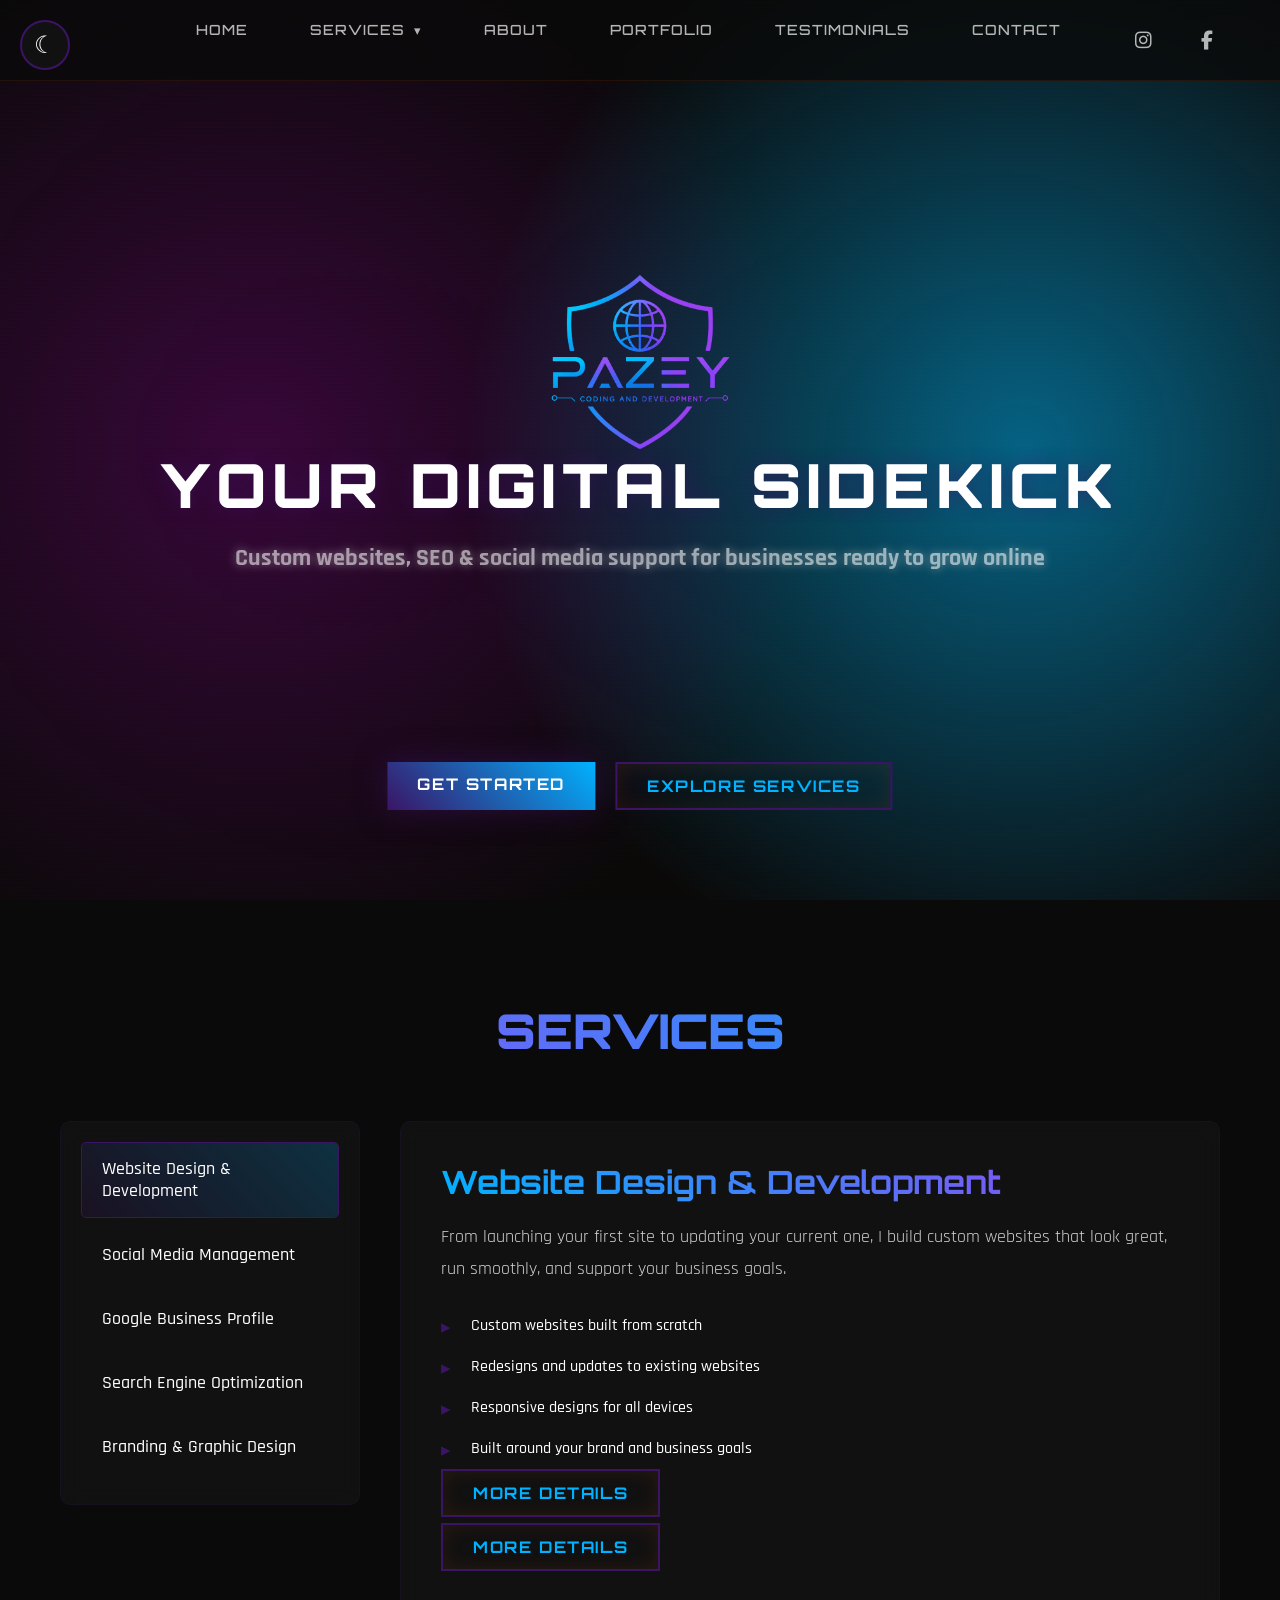
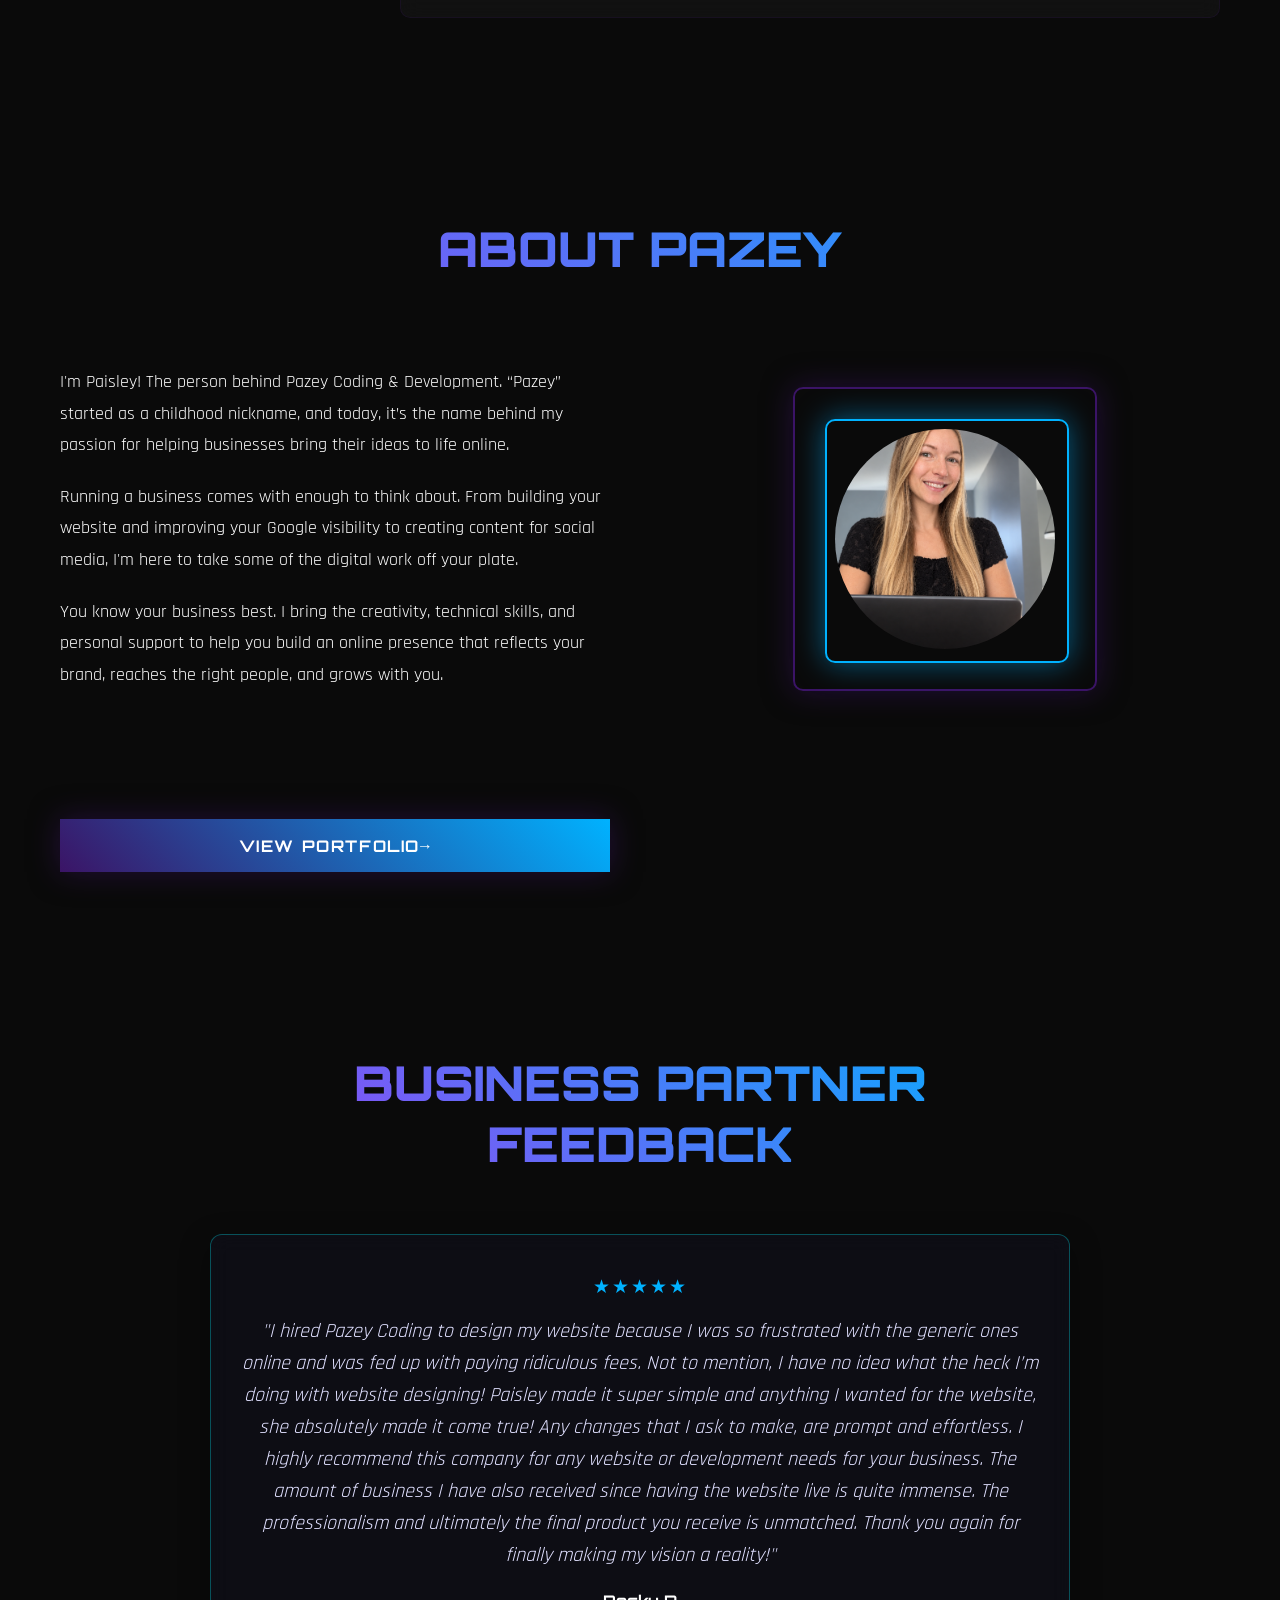
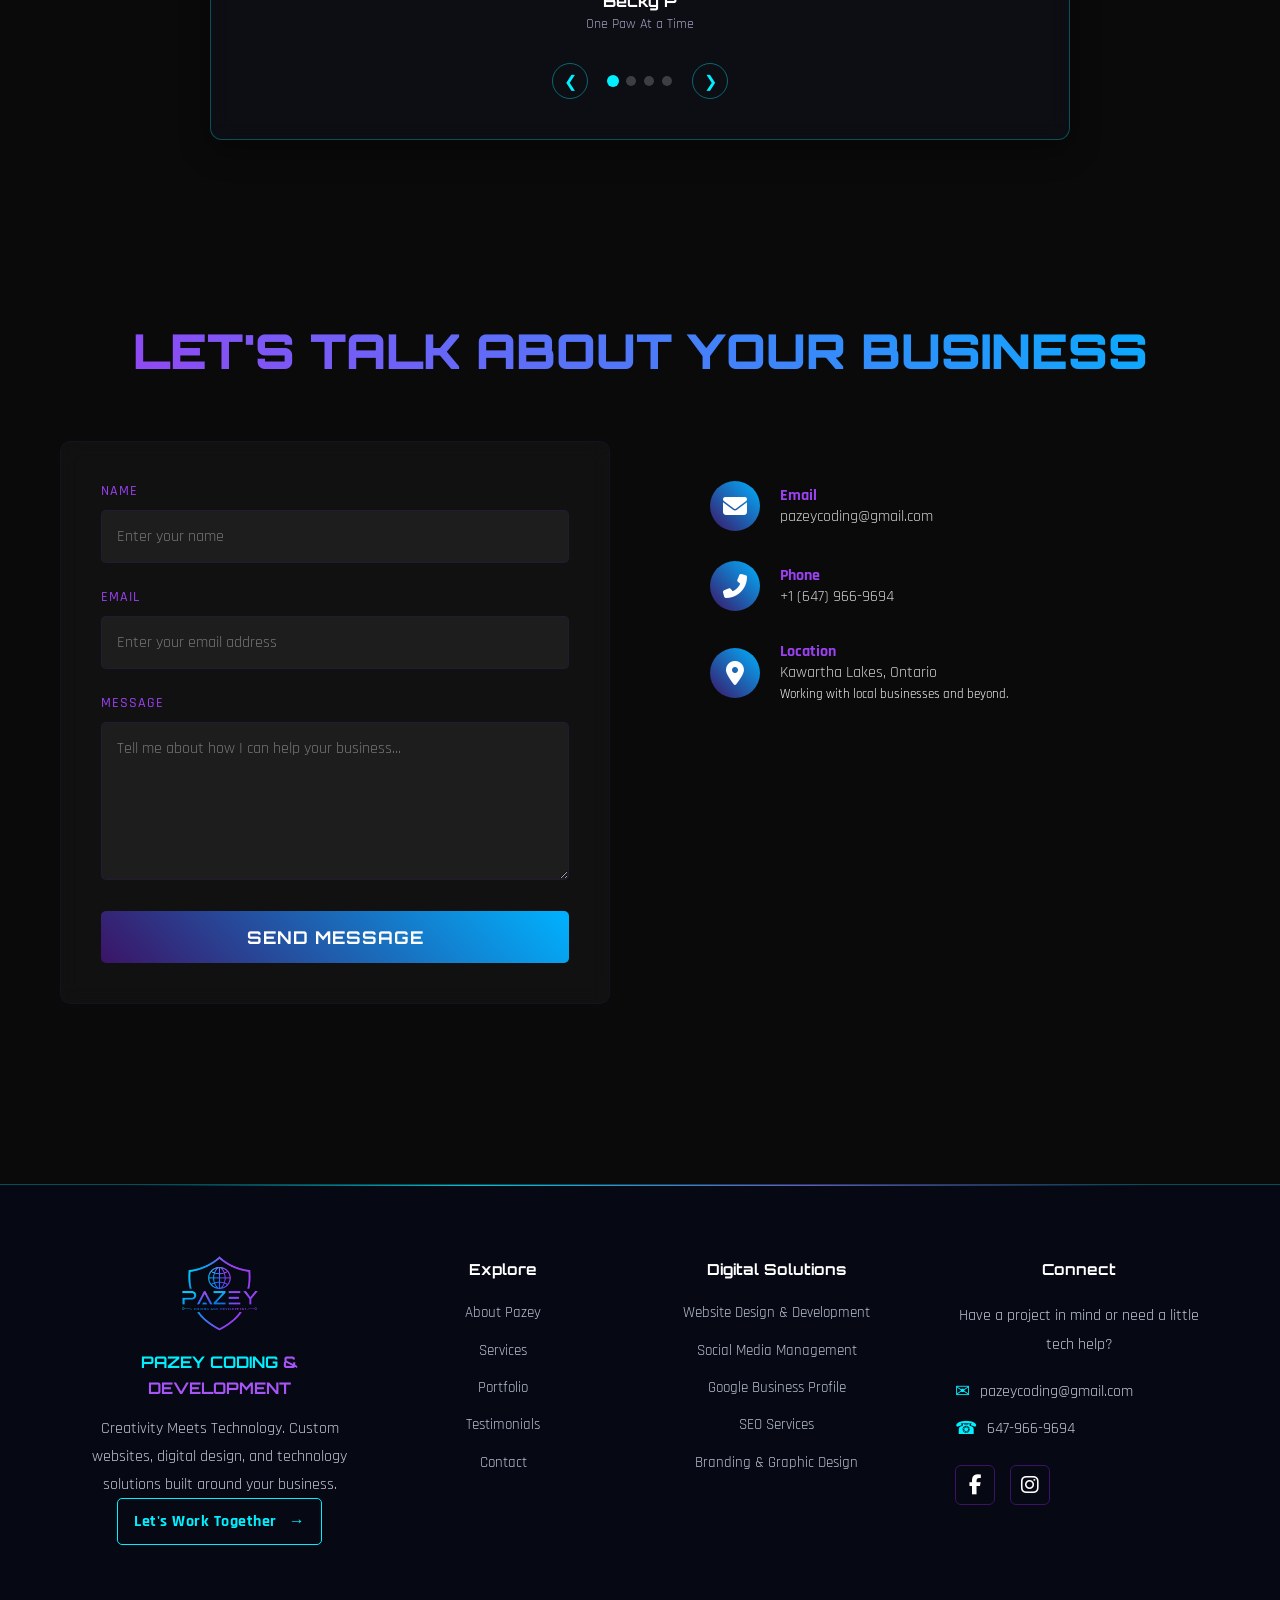
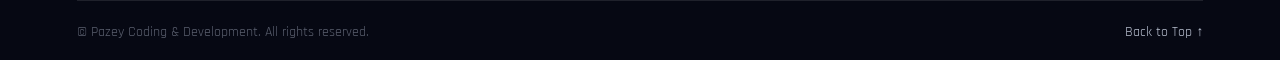
==== index.html @ 33790d08 "Add files via upload" ====
<!DOCTYPE html>
<html lang="en">
<head>
    <meta charset="UTF-8">
    <meta name="viewport" content="width=device-width, initial-scale=1.0">
    <title>Pazey Coding & Development | Websites, SEO & Social Media</title>

<meta name="description" content="Pazey Coding & Development helps small businesses in Lindsay, Kawartha Lakes and surrounding areas grow online with custom websites, SEO, Google Business Profile optimization, social media management and branding.">

<meta name="keywords" content="web design Lindsay Ontario, website development Kawartha Lakes, SEO services Lindsay, social media management Kawartha Lakes, Google Business Profile optimization, small business web design, branding and graphic design">

<meta name="author" content="Pazey Coding & Development">

<meta name="robots" content="index, follow">

<link rel="canonical" href="https://pazeycoding.com/">

<meta property="og:type" content="website">
<meta property="og:title" content="Pazey Coding & Development | Creativity Meets Technology">
<meta property="og:description" content="Custom websites, SEO, social media management and branding to help your business stand out online. Proudly supporting businesses in Lindsay, Kawartha Lakes and surrounding areas.">
<meta property="og:url" content="https://pazeycoding.com/">
<meta property="og:image" content="https://pazeycoding.com/pazey-coding-logo.PNG">
<meta property="og:site_name" content="Pazey Coding & Development">
<meta name="twitter:card" content="summary_large_image">


    <link href="https://fonts.googleapis.com/css2?family=Orbitron:wght@400;700;900&family=Rajdhani:wght@300;400;500;700&display=swap" rel="stylesheet">
    <link href="pazey.css" rel="stylesheet">
    <link rel="stylesheet"
      href="https://cdnjs.cloudflare.com/ajax/libs/font-awesome/6.7.2/css/all.min.css">

</head>
<body>
    <!-- Animated Grid Background -->
    <div class="grid-bg"></div>
    <div class="gradient-overlay"></div>
    <div class="scanlines"></div>



    <!-- Floating Particles -->
    <div id="particles"></div>

    <!-- Navigation -->
    <nav id="navbar">
        <div class="nav-container">
            <a href="#home" class="logo-link">
                <svg class="logo-svg" viewBox="0 0 40 40" xmlns="http://www.w3.org/2000/svg">
                    <defs>
                 
                </svg>
                <button id="themeToggle" class="theme-toggle" type="button">
    <span id="themeIcon">☾</span>
</button>
            </a>
     <ul class="nav-links" id="navLinks">
    <li><a href="index.html" class="nav-link">Home</a></li>
    
    <li class="dropdown">
        <a href="#services" class="nav-link dropdown-toggle">Services <span class="arrow">▾</span></a>
        <ul class="dropdown-menu">
            <li><a href="webdevelopmentservice.html" class="dropdown-item">Website Design & Development</a></li>
             <li><a href="socialmediamanagement.html" class="dropdown-item">Social Media Management</a></li>
             <li><a href="googlebusinessprofile.html" class="dropdown-item">Google Business Profile</a></li>
             <li><a href="seo.html" class="dropdown-item">Search Engine Optimization</a></li>
             <li><a href="brandgraphicdesign.html" class="dropdown-item">Branding & Graphic Design</a></li>
           
           
        </ul>
    </li>

    <li><a href="#about" class="nav-link">About</a></li>
    <li><a href="pazey-portfolio.html" class="nav-link">Portfolio</a></li>
    <li><a href="#testimonials" class="nav-link">Testimonials</a></li>
       <li><a href="#contact" class="nav-link">Contact</a></li>

    <!-- Social Media Icons -->
    <li class="social-icons">
        <a href="https://www.instagram.com/pazey.coding?cplk=MXRjMmFpZzNqYncyaA%3D%3D&utm_source=qr"
           target="_blank"
           rel="noopener noreferrer"
           aria-label="Instagram">
            <i class="fab fa-instagram"></i>
        </a>

        <a href="https://www.facebook.com/share/1HNNLjMgZ5/?mibextid=wwXIfr"
           target="_blank"
           rel="noopener noreferrer"
           aria-label="Facebook">
            <i class="fab fa-facebook-f"></i>
        </a>
    </li>
</ul>
            <div class="menu-toggle" id="menuToggle">
                <span></span>
                <span></span>
                <span></span>
            </div>
        </div>
    </nav>

    <!-- Hero Section -->
     


<!-- Hero Section -->
<section class="hero" id="home">
    <div class="hero-content">

        <img src="pazey-coding-logo.PNG"
             alt="Pazey Coding Logo"
             style="width: 200px; height: 200px; display: block; margin: -100px auto 0; transform: translateY(-10px);">

        <div class="text-rotator">

            <div class="text-set active">
                <h1 class="glitch-text">YOUR DIGITAL SIDEKICK</h1>
                <p class="subtitle">Custom websites, SEO & social media support for businesses ready to grow online</p>
            </div>

            <div class="text-set">
                <h1 class="glitch-text">CREATIVITY & TECH</h1>
                <p class="subtitle">The Right Combination To Take Your Business Further</p>
            </div>

            <div class="text-set">
                <h1 class="glitch-text">BUILT TO STAND OUT</h1>
                <p class="subtitle">Branding That Makes Your Business Impossible To Overlook</p>
            </div>

        </div>
    </div>

    <div class="cta-container">
        <a href="#contact" class="cta-button cta-primary">Get Started</a>
        <a href="#services" class="cta-button cta-secondary">Explore Services</a>
    </div>
</section>


    <!-- Features Section with Tabs -->
    <section class="features" id="services">
        <h2 class="section-title">Services</h2>
        <div class="features-container">
            <div class="feature-tabs">
                <div class="tab-item active" data-tab="website">
                   
                    <span>Website Design & Development</span>
                </div>
                <div class="tab-item" data-tab="social-media">
                   
                    <span>Social Media Management</span>
                </div>
                <div class="tab-item" data-tab="google">
                    
                    <span>Google Business Profile</span>
                </div>

                  <div class="tab-item" data-tab="seo">
                    
                    <span>Search Engine Optimization</span>
                </div>

                <div class="tab-item" data-tab="branding">
                 
                    <span>Branding & Graphic Design</span>
                </div>
            
            </div>

<div class="feature-content">

    <!-- Website Design & Development -->
    <div class="content-panel active" id="website">
        <h3>Website Design & Development</h3>

        <p>From launching your first site to updating your current one, I build custom websites that look great, run smoothly, and support your business goals.</p>

        <ul class="feature-list">
            <li>Custom websites built from scratch</li>
            <li>Redesigns and updates to existing websites</li>
            <li>Responsive designs for all devices</li>
            <li>Built around your brand and business goals</li>
        </ul>

        <a href="webdevelopmentservice.html" class="cta-button cta-secondary">More Details</a>
    </div>

    <!-- Social Media Management -->
    <div class="content-panel" id="social-media">
        <h3>Social Media Management</h3>

        <p>I help keep your social media active, engaging, and aligned with your brand through thoughtful content creation and consistent management.</p>

        <ul class="feature-list">
            <li>Content creation and scheduling</li>
            <li>Management of multiple social media accounts</li>
            <li>Content tailored to your brand and audience</li>
            <li>Monthly reporting and strategy alignment</li>
        </ul>

        <a href="socialmediamanagement.html" class="cta-button cta-secondary">More Details</a>
    </div>

    <!-- Search Engine Optimization -->
  
<div class="content-panel" id="seo">
    <h3>Search Engine Optimization (SEO)</h3>

    <p>
        Help the right customers find your business online. From improving
        your website's SEO to strengthening your Google Business Profile
        and local online presence, I identify opportunities to improve
        visibility, communicate what you offer, and make it easier for
        potential customers to connect with your business.
    </p>

    <ul class="feature-list">
        <li>Website SEO reviews and on-page improvements</li>
        <li>Keyword research and relevant search terms</li>
        <li>Page titles, meta descriptions, and content optimization</li>
        <li>Image alt text and internal linking</li>
        <li>Basic technical SEO, mobile usability, and indexing checks</li>
        <li>Google Business Profile optimization</li>
        <li>Local listings and online presence assessments</li>
    </ul>
</div>


        <a href="seo.html" class="cta-button cta-secondary">More Details</a>
    </div>

    <!-- Google Business Profile -->
    <div class="content-panel" id="google">
        <h3>Google Business Profile</h3>

        <p>Make it easier for local customers to discover your business on Google Search and Maps with a well-optimized Google Business Profile.</p>

        <ul class="feature-list">
            <li>Google Business Profile setup and optimization</li>
            <li>Business information and service updates</li>
            <li>Service descriptions and local keyword targeting</li>
            <li>Improved local search visibility</li>
        </ul>

        <a href="googlebusinessprofile.html" class="cta-button cta-secondary">More Details</a>
    </div>

    <!-- Branding & Graphic Design -->
    <div class="content-panel" id="branding">
        <h3>Branding & Graphic Design</h3>

        <p>I create professional, cohesive visuals that help your business stand out and build a recognizable brand across digital and print.</p>

        <ul class="feature-list">
            <li>Custom branding and visual identity</li>
            <li>Logo design and graphic design</li>
            <li>Social media and marketing graphics</li>
            <li>Designs tailored to your brand and audience</li>
        </ul>

        <a href="brandgraphicdesign.html" class="cta-button cta-secondary">More Details</a>
    </div>

</div>
</section>


    <!-- About Section -->
    <section class="about" id="about">
        <h2 class="section-title">About Pazey</h2>
        <div class="about-content">
       
<div class="about-text">

    <p>I'm Paisley! The person behind Pazey Coding & Development. “Pazey” started as a childhood nickname, and today, it’s the name behind my passion for helping businesses bring their ideas to life online.</p>

    <p>Running a business comes with enough to think about. From building your website and improving your Google visibility to creating content for social media, I'm here to take some of the digital work off your plate.</p>

    <p>You know your business best. I bring the creativity, technical skills, and personal support to help you build an online presence that reflects your brand, reaches the right people, and grows with you.</p>

</div>
        <div class="about-visual">
    <div class="about-graphic">
        <img src="about-pazey.PNG" alt="Pazey Coding & Development" class="about-photo">
    </div>
</div>
        

        <div class="portfolio-bar-action">
            <a href="YOUR-PORTFOLIO-LINK-HERE.html" target="_blank" class="cta-button cta-primary">
                View Portfolio <span class="btn-arrow">→</span>
            </a>
        </div>
    </div>
</section>
<!-- Testimonials Section -->
<section class="testimonials" id="testimonials">
    <h2 class="section-title">Business Partner Feedback</h2>
    
    <div class="testimonial-slider">
        <div class="slides-wrapper">
            <!-- Slide 1 -->
            <div class="testimonial-slide active">
                <div class="stars">★★★★★</div>
                <p class="testimonial-quote">"I hired Pazey Coding to design my website because I was so frustrated with the generic ones online and was fed up with paying ridiculous fees. Not to mention, I have no idea what the heck I’m doing with website designing! 
Paisley made it super simple and anything I wanted for the website, she absolutely made it come true! Any changes that I ask to make, are prompt and effortless. 
I highly recommend this company for any website or development needs for your business. The amount of business I have also received since having the website live is quite immense. 
The professionalism and ultimately the final product you receive is unmatched. Thank you again for finally making my vision a reality!"</p>
                <div class="client-info">
                    <span class="client-name">Becky P</span>
                    <span class="client-title">One Paw At a Time</span>
                </div>
            </div>

            <!-- Slide 2 -->
            <div class="testimonial-slide">
                <div class="stars">★★★★★</div>
                <p class="testimonial-quote">"I hired Pazey to refine and update my already well-functioning website as I just did not have the time or energy. After only a few hours of SEO updates and small tweaks here and there, Ive already brought in more business from people finding me more easily on Google! I highly recommend Pazey! She is super easy to work with and extremely knowledgable, and I am excited to continue working with her on a monthly basis for blog posts to attract even more attention to my site. Thank you Pazey!"</p>
                <div class="client-info">
                    <span class="client-name">Mikenze P</span>
                    <span class="client-title">Yoga With Mikenze</span>
                </div>
            </div>

            <!-- Slide 3 -->
            <div class="testimonial-slide">
                <div class="stars">★★★★★</div>
                <p class="testimonial-quote">"Paisley has created 2 websites for our business and Kennel. She took everything we had in our vision and brought it to life, going above and beyond our expectations. I would highly recommend you have her build your websites!! 
Thanks again Paisley!"</p>
                <div class="client-info">
                    <span class="client-name">Kay R</span>
                    <span class="client-title">Tasia Hills OES</span>
                </div>
            </div>

                     <!-- Slide 4 -->
            <div class="testimonial-slide">
                <div class="stars">★★★★★</div>
                <p class="testimonial-quote">"Loved working with Pazey Coding! So professional and knowledgable! I love how my site turned out. Highly recommend."</p>
                <div class="client-info">
                    <span class="client-name">Jessica C</span>
                    <span class="client-title">Capital Car Buyer</span>
                </div>
            </div>

        </div>

        <!-- Slide Controls -->
        <div class="slider-controls">
            <button class="slider-btn prev-btn" id="prevTestimonial" type="button">❮</button>
            <div class="slider-dots" id="testimonialDots">
                <span class="dot active" data-index="0"></span>
                <span class="dot" data-index="1"></span>
                <span class="dot" data-index="2"></span>
                 <span class="dot" data-index="3"></span>
            </div>
            <button class="slider-btn next-btn" id="nextTestimonial" type="button">❯</button>
        </div>
    </div>
</section>

<!-- Contact Section -->
<section class="contact" id="contact">
    <h2 class="section-title">Let's Talk About Your Business</h2>

    <div class="contact-container">

        <div class="contact-form">
            <form action="https://formsubmit.co/pazeycoding@gmail.com" method="POST">
                <input type="hidden" name="_next"
       value="https://pazeycoding.com/thank-you.html">

                <!-- FormSubmit Settings -->
                <input type="hidden" name="_subject" value="New Website Inquiry - Pazey Coding & Development">
                <input type="hidden" name="_captcha" value="true">
                <input type="hidden" name="_template" value="table">

                <!-- Optional: Redirect to a thank-you page after submission -->
                <!-- <input type="hidden" name="_next" value="https://yourwebsite.com/thank-you.html"> -->

                <div class="form-group">
                    <label for="name">Name</label>
                    <input
                        type="text"
                        id="name"
                        name="name"
                        placeholder="Enter your name"
                        autocomplete="name"
                        required
                    >
                </div>

                <div class="form-group">
                    <label for="email">Email</label>
                    <input
                        type="email"
                        id="email"
                        name="email"
                        placeholder="Enter your email address"
                        autocomplete="email"
                        required
                    >
                </div>

                <div class="form-group">
                    <label for="message">Message</label>
                    <textarea
                        id="message"
                        name="message"
                        placeholder="Tell me about how I can help your business..."
                        rows="6"
                        required
                    ></textarea>
                </div>

                <button type="submit" class="submit-btn">
                    Send Message
                </button>

            </form>
        </div>

        <div class="contact-info">

            <div class="info-item">
                <div class="info-icon">
                    <i class="fas fa-envelope"></i>
                </div>
                <div class="info-details">
                    <h4>Email</h4>
                    <p>
                        <a href="mailto:pazeycoding@gmail.com">
                            pazeycoding@gmail.com
                        </a>
                    </p>
                </div>
            </div>

            <div class="info-item">
                <div class="info-icon">
                    <i class="fas fa-phone-alt"></i>
                </div>
                <div class="info-details">
                    <h4>Phone</h4>
                    <p>
                        <a href="tel:+16479669694">
                            +1 (647) 966-9694
                        </a>
                    </p>
                </div>
            </div>

            <div class="info-item">
                <div class="info-icon">
                    <i class="fas fa-map-marker-alt"></i>
                </div>
                <div class="info-details">
                    <h4>Location</h4>
                    <p>Kawartha Lakes, Ontario</p>
                    <small>Working with local businesses and beyond.</small>
                </div>
            </div>

        </div>

    </div>
</section>

    <!-- Footer -->
    <footer class="site-footer" id="footer">
        <div class="footer-container">

            <div class="footer-brand">
                <a href="index.html#home" class="footer-logo">
                    <img src="pazey-coding-logo.PNG"
                         alt="Pazey Coding & Development Logo">
                </a>

                <h3>PAZEY CODING <span>& DEVELOPMENT</span></h3>

                <p>
                    Creativity Meets Technology.
                    Custom websites, digital design, and technology
                    solutions built around your business.
                </p>

                <a href="index.html#contact" class="footer-cta">
                    Let's Work Together <span>→</span>
                </a>
            </div>

            <div class="footer-column">
                <h4>Explore</h4>
                <ul>
                    <li><a href="index.html#about">About Pazey</a></li>
                    <li><a href="index.html#services">Services</a></li>
                    <li><a href="pazey-portfolio.html">Portfolio</a></li>
                    <li><a href="index.html#testimonials">Testimonials</a></li>
                    <li><a href="index.html#contact">Contact</a></li>
                </ul>
            </div>

            <div class="footer-column">
                <h4>Digital Solutions</h4>
                <ul>
                    <li><a href="webdevelopmentservice.html">Website Design & Development</a></li>
                    <li><a href="socialmediamanagement.html">Social Media Management</a></li>
                    <li><a href="seogooglebusinessprofile.html">Google Business Profile</a></li>
                    <li><a href="seoservices.html">SEO Services</a></li>
                    <li><a href="brandgraphicdesign.html">Branding & Graphic Design</a></li>
                </ul>
            </div>

            <div class="footer-column footer-connect">
                <h4>Connect</h4>

                <p>Have a project in mind or need a little tech help?</p>

                <a href="mailto:pazeycoding@gmail.com" class="footer-contact-link">
                    <span>✉</span> pazeycoding@gmail.com
                </a>

                <a href="tel:+16479669694" class="footer-contact-link">
                    <span>☎</span> 647-966-9694
                </a>

                <div class="footer-socials">
                    <!-- Replace these placeholders with your real profile URLs. -->
                    <a href="https://www.facebook.com/share/1HNNLjMgZ5/?mibextid=wwXIfr"
                       target="_blank"
                       rel="noopener noreferrer"
                       aria-label="Facebook">
                        <i class="fab fa-facebook-f"></i>
                    </a>

                    <a href="https://www.instagram.com/pazey.coding?cplk=MXRjMmFpZzNqYncyaA%3D%3D&utm_source=qr"
                       target="_blank"
                       rel="noopener noreferrer"
                       aria-label="Instagram">
                        <i class="fab fa-instagram"></i>
                    </a>
                </div>
            </div>
        </div>

        <div class="footer-bottom">
            <p class="copyright">
                © <span id="footerYear"></span> Pazey Coding & Development.
                All rights reserved.
            </p>


            <a href="#home" class="back-to-top">Back to Top ↑</a>
        </div>
    </footer>

<script src="pazeycoding.js"></script>


<script>
document.addEventListener("DOMContentLoaded", function () {
    // toggle code
});
</script>
<script>
document.addEventListener("DOMContentLoaded", function () {

    const button = document.getElementById("themeToggle");
    const icon = document.getElementById("themeIcon");

    if (!button) return;

    button.addEventListener("click", function (e) {
        e.preventDefault();
        e.stopPropagation();

        document.body.classList.toggle("light-mode");

        if (document.body.classList.contains("light-mode")) {
            icon.textContent = "☀";
            localStorage.setItem("theme", "light");
        } else {
            icon.textContent = "☾";
            localStorage.setItem("theme", "dark");
        }
    });

    /* Remember selected mode */
    if (localStorage.getItem("theme") === "light") {
        document.body.classList.add("light-mode");
        icon.textContent = "☀";
    }

});
</script>
</body>
</html>
---- pazey.css ----
@charset "utf-8";

.theme-toggle {
    position: fixed;
    top: 20px;
    left: 20px;
    z-index: 99999;

    width: 50px;
    height: 50px;

    border: 2px solid #00B2FF;
    border-radius: 50%;

    background: #111;
    color: #fff;

    font-size: 24px;
    cursor: pointer;

    display: flex;
    align-items: center;
    justify-content: center;

    pointer-events: auto;
}

.theme-toggle:hover {
    transform: scale(1.05);
}

/* Light Mode */
body.light-mode {
    background: #f5f5f5;
    color: black;
}

body.light-mode .theme-toggle {
    background: #fff;
    color: black;
}

/* Make sure the button stays clickable */
#themeToggle {
    pointer-events: auto !important;
}



/* CSS Document */

* {
            margin: 0;
            padding: 0;
            box-sizing: border-box;
        }

        body {
            font-family: 'Rajdhani', sans-serif;
            background: #0a0a0a;
            color: #ffffff;
            overflow-x: hidden;
            position: relative;
            font-weight: 400;
        }


        /* Animated shapes */
        .shapes-container {
            position: fixed;
            width: 100%;
            height: 100%;
            pointer-events: none;
            z-index: -1;
        }

        .shape {
            position: absolute;
            opacity: 0.1;
        }

        .shape-triangle {
            width: 0;
            height: 0;
            border-left: 100px solid transparent;
            border-right: 100px solid transparent;
            border-bottom: 173px solid rgba(0, 178, 255, 0.2);
            top: 60%;
            right: 15%;
            animation: float-rotate 25s ease-in-out infinite reverse;
        }

        .shape-square {
            width: 150px;
            height: 150px;
            border: 2px solid #00B2FF;
            transform: rotate(45deg);
            bottom: 20%;
            left: 20%;
            animation: float-rotate 22s ease-in-out infinite;
        }

        @keyframes float-rotate {
            0%, 100% {
                transform: translateY(0) rotate(0deg) scale(1);
            }
            25% {
                transform: translateY(-30px) rotate(90deg) scale(1.1);
            }
            50% {
                transform: translateY(20px) rotate(180deg) scale(0.9);
            }
            75% {
                transform: translateY(-10px) rotate(270deg) scale(1.05);
            }
        }


/* Gradient Overlay — Dark Mode and Light Mode */
.gradient-overlay {
    position: fixed;
    inset: 0;
    width: 100%;
    height: 100%;
    pointer-events: none;
    z-index: -1;
    animation: gradient-shift 20s ease-in-out infinite;
}

/* Dark Mode */
body:not(.light-mode) .gradient-overlay {
    background:
        radial-gradient(circle at 20% 50%,
            rgba(238, 0, 255, 0.20) 0%,
            transparent 50%),
        radial-gradient(circle at 80% 50%,
            rgba(0, 187, 255, 0.504) 0%,
            transparent 50%),
        radial-gradient(circle at 50% 50%,
            rgba(0, 0, 0, 0.15) 0%,
            transparent 100%);
}

/* Light Mode */
body.light-mode .gradient-overlay {
    background:
        radial-gradient(circle at 20% 50%,
            rgba(238, 0, 255, 0.12) 0%,
            transparent 50%),
        radial-gradient(circle at 80% 50%,
            rgba(0, 187, 255, 0.12) 0%,
            transparent 50%),
        radial-gradient(circle at 50% 50%,
            rgba(192, 192, 192, 0.35) 0%,
            transparent 100%);
}

@keyframes gradient-shift {
    0%, 100% {
        transform: scale(1) rotate(0deg);
    }
    50% {
        transform: scale(1.1) rotate(180deg);
    }
}

        @keyframes gradient-shift {
            0%, 100% { transform: scale(1) rotate(0deg); }
            50% { transform: scale(1.1) rotate(180deg); }
        }

        @keyframes grid-move {
            0% { transform: translate(0, 0); }
            100% { transform: translate(80px, 80px); }
        }

        /* Floating particles */
        .particle {
            position: fixed;
            pointer-events: none;
            opacity: 0;
            z-index: 1;
        }

        .particle::before {
            content: '';
            position: absolute;
            width: 2px;
            height: 2px;
            background: #00B2FF;
            box-shadow: 0 0 10px #00a2ff, 0 0 20px #9B41F2;
            animation: float-up 15s linear infinite;
        }

        @keyframes float-up {
            0% {
                transform: translateY(100vh) rotate(0deg);
                opacity: 0;
            }
            10% {
                opacity: 1;
            }
            90% {
                opacity: 1;
            }
            100% {
                transform: translateY(-100vh) rotate(720deg);
                opacity: 0;
            }
        }

        /* Navigation */
        nav {
            position: fixed;
            top: 0;
            width: 100%;
            padding: 20px 50px;
            background: rgba(10, 10, 10, 0.8);
            backdrop-filter: blur(10px);
            z-index: 1000;
            transition: all 0.3s ease;
            border-bottom: 1px solid rgba(255, 94, 0, 0.1);
        }

        nav.scrolled {
            padding: 15px 50px;
            background: rgba(10, 10, 10, 0.95);
            box-shadow: 0 5px 30px rgba(255, 94, 0, 0.2);
        }

        .nav-container {
            max-width: 1200px;
            margin: 0 auto;
            display: flex;
            justify-content: space-between;
            align-items: center;
        }

        .logo-link {
            display: flex;
            align-items: center;
            text-decoration: none;
            gap: 10px;
        }

        .logo-svg {
            width: 40px;
            height: 40px;
        }

        .logo-text {
            font-family: 'Orbitron', monospace;
            font-size: 24px;
            font-weight: 900;
            background: linear-gradient(45deg, #9B41F2, #00B2FF);
            -webkit-background-clip: text;
            -webkit-text-fill-color: transparent;
            animation: glow 2s ease-in-out infinite;
            text-shadow: 0 0 30px #9B41F2(255, 94, 0, 0.5);
        }

        @keyframes glow {
            0%, 100% { 
                filter: brightness(1);
                text-shadow: 0 0 30px #9B41F2(255, 94, 0, 0.5);
            }
            50% { 
                filter: brightness(1.5);
                text-shadow: 0 0 40px #00B2FF(255, 94, 0, 0.8);
            }
        }

        .nav-links {
            display: flex;
            gap: 30px;
            list-style: none;
        }

        .nav-links a {
            text-decoration: none;
            color: #ffffff;
            position: relative;
            transition: all 0.3s ease;
            padding: 8px 16px;
            font-family: 'Orbitron', monospace;
            font-weight: 500;
            font-size: 14px;
            text-transform: uppercase;
            letter-spacing: 1px;
            opacity: 0.7;
        }

        .nav-links a.active {
            opacity: 1;
            color: #00B2FF;
        }

        .nav-links a::before {
            content: '';
            position: absolute;
            top: 0;
            left: 0;
            width: 100%;
            height: 100%;
            border: 1px solid transparent;
            transition: all 0.3s ease;
        }

        .nav-links a:hover::before,
        .nav-links a.active::before {
            border-color: #00B2FF;
            box-shadow: inset 0 0 10px #00B2FF(255, 94, 0, 0.5);
        }

        .nav-links a::after {
            content: '';
            position: absolute;
            bottom: 0;
            left: 0;
            width: 0;
            height: 2px;
            background: linear-gradient(90deg, #9B41F2, #00B2FF);
            transition: width 0.3s ease;
            box-shadow: 0 0 10px #00B2FF(255, 94, 0, 0.8);
        }

        .nav-links a:hover::after,
        .nav-links a.active::after {
            width: 100%;
        }

        /* Mobile menu */
        .menu-toggle {
            display: none;
            flex-direction: column;
            cursor: pointer;
            gap: 4px;
        }

        .menu-toggle span {
            width: 25px;
            height: 2px;
            background: #00B2FF;
            transition: all 0.3s ease;
        }

        .menu-toggle.active span:nth-child(1) {
            transform: rotate(45deg) translate(5px, 5px);
        }

        .menu-toggle.active span:nth-child(2) {
            opacity: 0;
        }

        .menu-toggle.active span:nth-child(3) {
            transform: rotate(-45deg) translate(5px, -5px);
        }

        /* Hero Section */
        .hero {
            min-height: 100vh;
            display: flex;
            flex-direction: column;
            align-items: center;
            justify-content: center;
            position: relative;
            padding: 80px 20px 20px;
        }

        .hero-content {
            text-align: center;
            max-width: 1200px;
            animation: fade-in-up 1s ease-out;
            z-index: 10;
            width: 100%;
            flex: 1;
            display: flex;
            flex-direction: column;
            justify-content: center;
        }

        /* Text Rotator Styles */
        .text-rotator {
            position: relative;
            min-height: 100px;
            margin-bottom: 20px;
            display: flex;
            align-items: center;
            justify-content: center;
            width: 100%;
        }

        .text-set {
            position: absolute;
            width: 100%;
            opacity: 0;
            display: none;
        }

        .text-set.active {
            opacity: 1;
            display: block;
        }

        .glitch-text {
            font-family: 'Orbitron', monospace;
            font-size: clamp(0.98rem, 2.94vw, 2.4rem);
            font-weight: 900;
            position: relative;
            text-transform: uppercase;
            letter-spacing: 0.1em;
            text-shadow: 0 0 20px #9B41F2(255, 94, 0, 0.5);
            overflow: hidden;
        }

        .char {
            display: inline-block;
            opacity: 0;
            transform: translateY(50px);
            animation: charFlyIn 0.5s ease-out forwards;
        }

        @keyframes charFlyIn {
            to {
                opacity: 1;
                transform: translateY(0);
            }
        }

        .char.out {
            animation: charFlyOut 0.3s ease-in forwards;
        }

        @keyframes charFlyOut {
            to {
                opacity: 0;
                transform: translateY(-30px) rotateX(90deg);
            }
        }

        .subtitle {
            font-size: 1.5rem;
            margin: 20px 0;
            opacity: 0;
            text-shadow: 0 0 10px rgba(192, 192, 192, 1);
            font-weight: 300;
        }

        .subtitle.visible {
            animation: subtitleFade 0.8s ease-out 0.5s forwards;
        }

        @keyframes subtitleFade {
            to {
                opacity: 0.6;
            }
        }

        @keyframes fade-in-up {
            from {
                opacity: 0;
                transform: translateY(30px);
            }
            to {
                opacity: 1;
                transform: translateY(0);
            }
        }

        .glitch-text {
            font-family: 'Orbitron', monospace;
            font-size: clamp(2.6rem, 10vw, 3.8rem);
            font-weight: 900;
            position: relative;
            text-transform: uppercase;
            letter-spacing: 0.1em;
            text-shadow: 0 0 20px #00B2FF(255, 94, 0, 0.5);
        }

        .glitch-text::before,
        .glitch-text::after {
            content: attr(data-text);
            position: absolute;
            top: 0;
            left: 0;
            width: 100%;
            height: 100%;
        }

        .glitch-text::before {
            animation: glitch-1 0.5s infinite;
            color: #00B2FF;
            z-index: -1;
            text-shadow: -2px 0 #9B41F2;
        }

        .glitch-text::after {
            animation: glitch-2 0.5s infinite;
            color: #9B41F2;
            z-index: -1;
            text-shadow: 2px 0 #00B2FF;
        }

        @keyframes glitch-1 {
            0%, 100% { clip-path: inset(0 0 0 0); transform: translate(0); }
            20% { clip-path: inset(33% 0 33% 0); transform: translate(-2px); }
            40% { clip-path: inset(66% 0 0 0); transform: translate(2px); }
            60% { clip-path: inset(0 0 66% 0); transform: translate(1px); }
            80% { clip-path: inset(25% 0 50% 0); transform: translate(-1px); }
        }

        @keyframes glitch-2 {
            0%, 100% { clip-path: inset(0 0 0 0); transform: translate(0); }
            20% { clip-path: inset(50% 0 25% 0); transform: translate(2px); }
            40% { clip-path: inset(0 0 75% 0); transform: translate(-2px); }
            60% { clip-path: inset(75% 0 0 0); transform: translate(-1px); }
            80% { clip-path: inset(40% 0 40% 0); transform: translate(1px); }
        }

        .subtitle {
            font-size: 1.5rem;
            margin: 20px 0;
            opacity: 0.6;
            animation: fade-in 1s ease-out 0.5s both;
            text-shadow: 0 0 10px rgba(192,192,192,1);
            font-weight: 800;
        }

        @keyframes fade-in {
            from { opacity: 0; }
            to { opacity: 0.6; }
        }

        .cta-container {
            position: absolute;
            bottom: 90px;
            left: 50%;
            transform: translateX(-50%);
            display: flex;
            gap: 20px;
            justify-content: center;
            flex-wrap: wrap;
            z-index: 100;
        }

        .cta-button {
            padding: 12px 30px;
            border: none;
            font-size: 1rem;
            cursor: pointer;
            position: relative;
            overflow: hidden;
            transition: all 0.3s ease;
            text-decoration: none;
            display: inline-block;
            text-transform: uppercase;
            letter-spacing: 0.1em;
            font-family: 'Orbitron', monospace;
            font-weight: 700;
        }

        .cta-primary {
            background: linear-gradient(45deg, #530A59, #00B2FF);
            color: white;
            animation: pulse 2s infinite;
            box-shadow: 0 0 30px #9B41F2(255, 94, 0, 0.5);
        }

        @keyframes pulse {
            0%, 100% { 
                transform: scale(1);
                box-shadow: 0 0 30px #9B41F2(255, 94, 0, 0.5);
            }
            50% { 
                transform: scale(1.05);
                box-shadow: 0 0 40px #9B41F2(255, 94, 0, 0.8);
            }
        }

        .cta-secondary {
            background: transparent;
            color: #00B2FF;
            border: 2px solid #00B2FF;
            box-shadow: inset 0 0 20px rgba(255, 94, 0, 0.1);
        }

        .cta-button::before {
            content: '';
            position: absolute;
            top: 50%;
            left: 50%;
            width: 0;
            height: 0;
           
            border-radius: 50%;
            transform: translate(-50%, -50%);
            transition: width 0.6s, height 0.6s;
        }

        .cta-button:hover::before {
            width: 300px;
            height: 300px;
        }

        .cta-secondary:hover {
            background: #9b41f2;
            color: #00B2FF;
            transform: translateY(-2px);
            box-shadow: 0 10px 40px #00B2FF(255, 94, 0, 0.4), inset 0 0 30px #9B41F2(255, 94, 0, 0.2);
            border-color: #ffffff;
        }

        /* Features Section with Tabs */
        .features {
            padding: 100px 20px;
            max-width: 1200px;
            margin: 0 auto;
            position: relative;
        }

        .section-title {
            font-family: 'Orbitron', monospace;
            font-size: 3rem;
            font-weight: 900;
            text-align: center;
            margin-bottom: 60px;
            background: linear-gradient(45deg, #9B41F2, #00B2FF);
            -webkit-background-clip: text;
            -webkit-text-fill-color: transparent;
            text-transform: uppercase;
        }

        .features-container {
            display: grid;
            grid-template-columns: 300px 1fr;
            gap: 40px;
            align-items: start;
        }

        .feature-tabs {
            background: rgba(255, 255, 255, 0.03);
            border: 1px solid rgba(255, 94, 0, 0.2);
            border-radius: 10px;
            padding: 20px;
            backdrop-filter: blur(10px);
        }

        .tab-item {
            padding: 15px 20px;
            margin-bottom: 10px;
            cursor: pointer;
            border: 1px solid transparent;
            border-radius: 5px;
            transition: all 0.3s ease;
            font-weight: 500;
            display: flex;
            align-items: center;
            gap: 15px;
            font-size: 1.1rem;
        }

        .tab-item:hover {
            background: rgba(255, 94, 0, 0.1);
            border-color: rgba(255, 94, 0, 0.3);
        }

        .tab-item.active {
            background: linear-gradient(45deg, rgba(255, 94, 0, 0.2), rgba(0, 178, 255, 0.2));
            border-color: #00B2FF;
            box-shadow: 0 0 20px #530A59(255, 94, 0, 0.3);
        }

        .tab-icon {
            font-size: 1.5rem;
        }

        .feature-content {
            background: rgba(255, 255, 255, 0.03);
            border: 1px solid rgba(255, 94, 0, 0.2);
            border-radius: 10px;
            padding: 40px;
            backdrop-filter: blur(10px);
            min-height: 400px;
        }

        .content-panel {
            display: none;
            animation: fadeIn 0.5s ease;
        }

        .content-panel.active {
            display: block;
        }

        .content-panel h3 {
            font-family: 'Orbitron', monospace;
            font-size: 2rem;
            margin-bottom: 20px;
            background: linear-gradient(45deg, #00B2FF, #9B41F2);
            -webkit-background-clip: text;
            -webkit-text-fill-color: transparent;
        }

        .content-panel p {
            line-height: 1.8;
            opacity: 0.8;
            margin-bottom: 20px;
            font-size: 1.1rem;
        }

        .feature-list {
            list-style: none;
            margin-top: 20px;
        }

        .feature-list li {
            padding: 10px 0;
            padding-left: 30px;
            position: relative;
            font-weight: 500;
        }

        .feature-list li::before {
            content: '▸';
            position: absolute;
            left: 0;
            color: #9B41F2;
            font-size: 1.2rem;
        }

        /* About Section */
        .about {
            padding: 100px 20px;
            max-width: 1200px;
            margin: 0 auto;
        }

        .about-content {
            display: grid;
            grid-template-columns: 1fr 1fr;
            gap: 60px;
            align-items: center;
        }

        .about-text h2 {
            font-family: 'Orbitron', monospace;
            font-size: 2.5rem;
            margin-bottom: 30px;
            background: linear-gradient(45deg, #9B41F2, #00B2FF);
            -webkit-background-clip: text;
            -webkit-text-fill-color: transparent;
        }

        .about-text p {
            line-height: 1.8;
            margin-bottom: 20px;
            font-size: 1.1rem;
        }

        .about-visual {
            position: relative;
            height: 400px;
            display: flex;
            align-items: center;
            justify-content: center;
        }

        .about-graphic {
            width: 300px;
            height: 300px;
            position: relative;
            animation: float 6s ease-in-out infinite;
        }

        .about-graphic::before,
        .about-graphic::after {
            content: '';
            position: absolute;
            border: 2px solid #530A59;
            border-radius: 10px;
            box-shadow: 0 0 30px #530A59(255, 94, 0, 0.5);
        }

        .about-graphic::before {
            width: 100%;
            height: 100%;
            animation: rotate 20s linear infinite;
        }

        .about-graphic::after {
            width: 80%;
            height: 80%;
            top: 10%;
            left: 10%;
            border-color: #00B2FF;
            animation: rotate 15s linear infinite reverse;
            box-shadow: 0 0 30px rgba(0, 178, 255, 0.5);
        }

        /* Alternative graphic for second row */
        .about-graphic-alt {
            width: 300px;
            height: 300px;
            position: relative;
            display: flex;
            align-items: center;
            justify-content: center;
            animation: float 6s ease-in-out infinite;
        }

        .hexagon {
            position: absolute;
            width: 100px;
            height: 100px;
            background: linear-gradient(45deg, #530A59, #00B2FF);
            opacity: 0.3;
            clip-path: polygon(30% 0%, 70% 0%, 100% 30%, 100% 70%, 70% 100%, 30% 100%, 0% 70%, 0% 30%);
        }

        .hexagon:nth-child(1) {
            width: 150px;
            height: 150px;
            animation: hexagon-rotate 8s linear infinite;
        }

        .hexagon:nth-child(2) {
            width: 100px;
            height: 100px;
            animation: hexagon-rotate 12s linear infinite reverse;
            opacity: 0.5;
        }

        .hexagon:nth-child(3) {
            width: 200px;
            height: 200px;
            animation: hexagon-rotate 15s linear infinite;
            opacity: 0.2;
        }

        @keyframes hexagon-rotate {
            0% { transform: rotate(0deg) scale(1); }
            50% { transform: rotate(180deg) scale(1.1); }
            100% { transform: rotate(360deg) scale(1); }
        }

        /* Contact Section */
        .contact {
            padding: 100px 20px;
            max-width: 1200px;
            margin: 0 auto;
        }

        .contact-container {
            display: grid;
            grid-template-columns: 1fr 1fr;
            gap: 60px;
        }

        .contact-form {
            background: rgba(255, 255, 255, 0.03);
            border: 1px solid rgba(255, 94, 0, 0.2);
            border-radius: 10px;
            padding: 40px;
            backdrop-filter: blur(10px);
        }

        .form-group {
            margin-bottom: 25px;
        }

        .form-group label {
            display: block;
            margin-bottom: 10px;
            color: #00F0FF;
            font-weight: 500;
            text-transform: uppercase;
            font-size: 0.9rem;
            letter-spacing: 1px;
        }

        .form-group input,
        .form-group textarea {
            width: 100%;
            padding: 15px;
            background: rgba(255, 255, 255, 0.05);
            border: 1px solid rgba(255, 94, 0, 0.3);
            color: white;
            font-size: 1rem;
            border-radius: 5px;
            transition: all 0.3s ease;
            font-family: 'Rajdhani', sans-serif;
        }

        .form-group input:focus,
        .form-group textarea:focus {
            outline: none;
            border-color: #00F0FF;
            box-shadow: 0 0 20px 530A59(255, 94, 0, 0.3);
            background: rgba(255, 255, 255, 0.08);
        }

        .form-group textarea {
            min-height: 120px;
            resize: vertical;
        }

        .submit-btn {
            width: 100%;
            padding: 15px;
            background: linear-gradient(45deg, #530A59, #00B2FF);
            color: white;
            border: none;
            border-radius: 5px;
            font-size: 1.1rem;
            font-weight: 700;
            text-transform: uppercase;
            letter-spacing: 1px;
            cursor: pointer;
            transition: all 0.3s ease;
            font-family: 'Orbitron', monospace;
        }

        .submit-btn:hover {
            transform: translateY(-2px);
            box-shadow: 0 10px 30px #530A59(255, 94, 0, 0.5);
        }

        .contact-info {
            padding: 40px;
        }

        .contact-info h3 {
            font-family: 'Orbitron', monospace;
            font-size: 2rem;
            margin-bottom: 30px;
            background: linear-gradient(45deg, #ffffff, #00B2FF);
            -webkit-background-clip: text;
            -webkit-text-fill-color: transparent;
        }

        .info-item {
            margin-bottom: 30px;
            display: flex;
            align-items: center;
            gap: 20px;
        }

        .info-icon {
            width: 50px;
            height: 50px;
            background: linear-gradient(45deg, #FF5E00, #00B2FF);
            border-radius: 50%;
            display: flex;
            align-items: center;
            justify-content: center;
            font-size: 1.5rem;
        }

    
        .info-details p {
            opacity: 0.8;
        }

        /* Map Section */
        .map-container {
            margin-top: 40px;
            background: rgba(255, 255, 255, 0.03);
            border: 1px solid rgba(255, 94, 0, 0.2);
            border-radius: 10px;
            padding: 20px;
            backdrop-filter: blur(10px);
            height: 300px;
            display: flex;
            align-items: center;
            justify-content: center;
            position: relative;
            overflow: hidden;
        }

        .map-placeholder {
            text-align: center;
            opacity: 0.6;
        }

        .map-overlay {
            position: absolute;
            top: 0;
            left: 0;
            width: 100%;
            height: 100%;
            background: linear-gradient(45deg, transparent 40%, rgba(255, 94, 0, 0.1) 50%, transparent 60%);
            animation: scan 3s linear infinite;
        }

        @keyframes scan {
            0% { transform: translateX(-100%); }
            100% { transform: translateX(100%); }
        }

        /* Footer */
        footer {
            background: rgba(0, 0, 0, 0.8);
            border-top: 1px solid rgba(255, 94, 0, 0.2);
            padding: 40px 20px;
            text-align: center;
        }

        .footer-content {
            max-width: 1200px;
            margin: 0 auto;
        }

        .footer-links {
            display: flex;
            justify-content: center;
            gap: 30px;
            margin-bottom: 20px;
        }

        .footer-links a {
            color: #00B2FF;
            text-decoration: none;
            transition: all 0.3s ease;
            font-weight: 500;
        }

        .footer-links a:hover {
            color: #00B2FF;
            text-shadow: 0 0 10px currentColor;
        }

        .copyright {
            opacity: 0.6;
            font-size: 0.9rem;
        }

        .copyright a {
            color: #00B2FF;
            text-decoration: none;
            transition: all 0.3s ease;
        }

        .copyright a:hover {
            color: #00B2FF;
            text-shadow: 0 0 10px currentColor;
        }

        /* Scanlines effect */
        .scanlines {
            position: fixed;
            top: 0;
            left: 0;
            width: 100%;
            height: 100%;
            pointer-events: none;
            background: linear-gradient(
                transparent 50%,
                rgba(255, 94, 0, 0.01) 50%
            );
            background-size: 100% 4px;
            animation: scanlines 8s linear infinite;
            z-index: 2;
            pointer-events: none;
        }

        @keyframes scanlines {
            0% { transform: translateY(0); }
            100% { transform: translateY(10px); }
        }

        @keyframes fadeIn {
            from { opacity: 0; transform: translateY(20px); }
            to { opacity: 1; transform: translateY(0); }
        }

        @keyframes float {
            0%, 100% { 
                transform: translateY(0);
                box-shadow: 0 0 30px #00B2FF(255, 94, 0, 0.5);
            }
            50% { 
                transform: translateY(-10px);
                box-shadow: 0 10px 40px #00B2FF(255, 94, 0, 0.7);
            }
        }

        @keyframes rotate {
            0% { transform: rotate(0deg); }
            100% { transform: rotate(360deg); }
        }

        /* Responsive */
        @media (max-width: 768px) {
            nav {
                padding: 15px 20px;
            }

            .nav-links {
                position: fixed;
                top: 70px;
                left: -100%;
                width: 100%;
                height: calc(100vh - 70px);
                background: rgba(10, 10, 10, 0.95);
                flex-direction: column;
                align-items: center;
                justify-content: start;
                padding-top: 50px;
                transition: left 0.3s ease;
            }

            .nav-links.active {
                left: 0;
            }

            .menu-toggle {
                display: flex;
            }

            .hero-content {
                padding: 0 10px;
            }

            .glitch-text {
                font-size: clamp(1.2rem, 4.9vw, 2.4rem);
            }

            .text-rotator {
                min-height: 150px;
            }

            .subtitle {
                font-size: 1.2rem;
            }

            .cta-container {
                flex-direction: column;
                align-items: center;
            }

            .cta-button {
                width: 100%;
                max-width: 300px;
            }

            .features-container {
                grid-template-columns: 1fr;
            }

            .feature-tabs {
                display: block;
                padding: 20px;
                max-width: 100%;
            }

            .tab-item {
                width: 100%;
                margin-bottom: 10px;
            }

            .about-content,
            .contact-container {
                grid-template-columns: 1fr;
            }

            .about-graphic {
                width: 200px;
                height: 200px;
            }

            .shape-circle,
            .shape-triangle,
            .shape-square {
                transform: scale(0.6);
            }
        }

        /* Replace orange with dark purple */
:root {
    --dark-purple: #3B1466;
}

/* Borders, text and icons */
.theme-toggle {
    border-color: var(--dark-purple);
}

.shape-circle {
    border-color: var(--dark-purple);
}

.particle::before {
    background: var(--dark-purple);
    box-shadow: 0 0 10px var(--dark-purple),
                0 0 20px var(--dark-purple);
}

.nav-links a.active {
    color: var(#00B2FF);
}

.nav-links a:hover::before,
.nav-links a.active::before {
    border-color: var(--dark-purple);
}

.menu-toggle span {
    background: var(--dark-purple);
}

.glitch-text {
    text-shadow: 0 0 20px rgba(59, 20, 102, 0.5);
}

.glitch-text::before {
    color: var(--dark-purple);
    text-shadow: -2px 0 var(--dark-purple);
}

.cta-primary {
    background: linear-gradient(45deg, var(--dark-purple), #00B2FF);
    box-shadow: 0 0 30px rgba(59, 20, 102, 0.5);
}

.cta-secondary {
    color: var(#00B2FF);
    border-color: var(--dark-purple);
}



.feature-tabs,
.feature-content,
.contact-form,
.map-container {
    border-color: rgba(59, 20, 102, 0.2);
}

.tab-item:hover {
    background: rgba(59, 20, 102, 0.1);
    border-color: rgba(59, 20, 102, 0.3);
}

.tab-item.active {
    background: linear-gradient(
        45deg,
        rgba(59, 20, 102, 0.2),
        rgba(0, 178, 255, 0.2)
    );
    border-color: var(--dark-purple);
}

.feature-list li::before {
    color: var(--dark-purple);
}



.about-graphic::before {
    border-color: var(--dark-purple);
    box-shadow: 0 0 30px rgba(59, 20, 102, 0.5);
}

.hexagon {
    background: linear-gradient(45deg, var(--dark-purple), #00B2FF);
}

.form-group label {
    color: #9B41F2;
}

.form-group input,
.form-group textarea {
    border-color: rgba(59, 20, 102, 0.3);
}

.form-group input:focus,
.form-group textarea:focus {
    border-color: var(--dark-purple);
    box-shadow: 0 0 20px rgba(59, 20, 102, 0.3);
}

.submit-btn {
    background: linear-gradient(45deg, var(--dark-purple), #00B2FF);
}

.info-icon {
    background: linear-gradient(45deg, var(--dark-purple), #00B2FF);
}

.info-details h4 {
    color: #9B41F2;
}

.footer-links a,
.copyright a {
    color: var(--dark-purple);
}

/* Dropdown Container */
.dropdown {
    position: relative;
}

.dropdown .arrow {
    font-size: 0.8rem;
    margin-left: 4px;
    transition: transform 0.3s ease;
}

/* Hide Dropdown Menu by Default */
.dropdown-menu {
    position: absolute;
    top: 100%;
    left: 0;
    background: rgba(15, 15, 25, 0.95);
    backdrop-filter: blur(10px);
    border: 1px solid rgba(255, 255, 255, 0.1);
    border-radius: 8px;
    min-width: 260px;
    padding: 10px 0;
    list-style: none;
    opacity: 0;
    visibility: hidden;
    transform: translateY(10px);
    transition: all 0.3s ease;
    box-shadow: 0 10px 30px rgba(0, 0, 0, 0.5);
    z-index: 1000;
}

/* Dropdown Links */
.dropdown-menu li {
    width: 100%;
}

.dropdown-item {
    display: block;
    padding: 10px 20px;
    color: #fff;
    text-decoration: none;
    font-size: 0.95rem;
    transition: background 0.2s ease, color 0.2s ease;
}

.dropdown-item:hover {
    background: rgba(255, 255, 255, 0.1);
    color: #00B2FF; /* Matches tech/electric theme accent */
}

/* Reveal Menu on Hover */
.dropdown:hover .dropdown-menu {
    opacity: 1;
    visibility: visible;
    transform: translateY(0);
}

.dropdown:hover .arrow {
    transform: rotate(180deg);
}

/* Testimonials Slideshow Styles */
.testimonials {
    padding: 80px 20px;
    max-width: 900px;
    margin: 0 auto;
    text-align: center;
}

.testimonial-slider {
    position: relative;
    background: rgba(15, 15, 25, 0.7);
    border: 1px solid rgba(0, 240, 255, 0.3);
    border-radius: 12px;
    padding: 40px 30px;
    box-shadow: 0 10px 30px rgba(0, 0, 0, 0.4);
    backdrop-filter: blur(10px);
}

.slides-wrapper {
    position: relative;
    min-height: 180px;
    display: flex;
    align-items: center;
    justify-content: center;
}

.testimonial-slide {
    position: absolute;
    width: 100%;
    opacity: 0;
    visibility: hidden;
    transform: translateY(10px);
    transition: opacity 0.5s ease, transform 0.5s ease, visibility 0.5s;
}

.testimonial-slide.active {
    position: relative;
    opacity: 1;
    visibility: visible;
    transform: translateY(0);
}

.stars {
    color: #00B2FF  ;
    font-size: 1.2rem;
    margin-bottom: 15px;
    letter-spacing: 2px;
}

.testimonial-quote {
    font-family: 'Rajdhani', sans-serif;
    font-size: 1.25rem;
    color: #e0e0ff;
    line-height: 1.6;
    font-style: italic;
    margin-bottom: 20px;
}

.client-info {
    display: flex;
    flex-direction: column;
    align-items: center;
    gap: 4px;
}

.client-name {
    font-family: 'Orbitron', sans-serif;
    font-size: 1rem;
    color: #fff;
    font-weight: 700;
}

.client-title {
    font-family: 'Rajdhani', sans-serif;
    font-size: 0.9rem;
    color: #a0a0c0;
}

/* Controls & Navigation */
.slider-controls {
    display: flex;
    align-items: center;
    justify-content: center;
    gap: 20px;
    margin-top: 30px;
}

.slider-btn {
    background: transparent;
    border: 1px solid rgba(0, 240, 255, 0.4);
    color: #00f0ff;
    width: 36px;
    height: 36px;
    border-radius: 50%;
    cursor: pointer;
    font-size: 1rem;
    display: flex;
    align-items: center;
    justify-content: center;
    transition: background 0.3s ease, border-color 0.3s ease;
}

.slider-btn:hover {
    background: rgba(0, 240, 255, 0.2);
    border-color: #00f0ff;
}

.slider-dots {
    display: flex;
    gap: 8px;
}

.dot {
    width: 10px;
    height: 10px;
    border-radius: 50%;
    background: rgba(255, 255, 255, 0.2);
    cursor: pointer;
    transition: background 0.3s ease, transform 0.3s ease;
}

.dot.active {
    background: #00f0ff;
    transform: scale(1.2);
}

/* Make the button container fill the available width */
.portfolio-bar-action {
    width: 100%;
}

/* Force the button to stretch all the way across */
.portfolio-bar-action .cta-button {
    display: flex;
    justify-content: center;
    align-items: center;
    width: 100%;
    box-sizing: border-box; /* Prevents overflow issues */
    padding: 16px 20px;
    text-align: center;
}

/* Ensure parent action container fills width on all screens */
.portfolio-bar-action {
    width: 100%;
}
/* Container adjustments */
.portfolio-bar-container {
    display: flex;
    flex-direction: column; /* Stacks text on top, button on bottom */
    width: 100% !important;
    max-width: 100% !important;
    box-sizing: border-box;
}

/* Force action container full-width */
.portfolio-bar-action {
    width: 100% !important;
    margin-top: 20px;
}

/* Force the button full-width on ALL screens */
.portfolio-bar-action .cta-button {
    display: flex !important;
    justify-content: center !important;
    align-items: center !important;
    width: 100% !important;
    max-width: 100% !important;
    box-sizing: border-box !important;
    padding: 16px 20px !important;
    text-align: center !important;
}

/* Ensure section banner doesn't constrain width */
.portfolio-banner {
    width: 100%;
    padding: 40px 20px;
    box-sizing: border-box;
}

.project-cover.cover-spotlight {
    width: 100%;
    height: 280px; /* Adjust as needed */
    overflow: hidden;
    border-radius: 0;
}

.cover-placeholder {
    width: 100%;
    height: 100%;
    padding: 0;
    margin: 0;
    border-radius: 0;
    overflow: hidden;
}

.cover-placeholder img {
    display: block;
    width: 100% !important;
    height: 100% !important;
    max-width: none;
    object-fit: cover;
    object-position: center;
    border-radius: 0;
}
.project-cover.cover-spotlight,
.project-cover.cover-bromac {
    width: 100%;
    height: 280px;
    overflow: hidden;
    border-radius: 0;
}

.cover-placeholder {
    width: 100%;
    height: 100%;
    padding: 0;
    margin: 0;
    overflow: hidden;
    border-radius: 0;
}

.cover-placeholder img {
    display: block;
    width: 100% !important;
    height: 100% !important;
    max-width: none;
    object-fit: cover;
    object-position: center;
    border-radius: 0;
}
.project-cover.cover-spotlight,
.project-cover.cover-bromac,
.project-cover.cover-derigay,
.project-cover.cover-capital,
.project-cover.cover-scrubs,
.project-cover.cover-smallville,
.project-cover.cover-onepaw,
.project-cover.cover-reliable,
.project-cover.cover-aquaholic,
.project-cover.cover-gingers {
    width: 100%;
    height: 280px;
    overflow: hidden;
    border-radius: 0;
}

.cover-placeholder {
    width: 100%;
    height: 100%;
    padding: 0;
    margin: 0;
    overflow: hidden;
    border-radius: 0;
}

.cover-placeholder {
    width: 100%;
    height: 100%;
    padding: 0;
    margin: 0;
    overflow: hidden;
    border-radius: 0;
}

.cover-placeholder img {
    display: block;
    width: 100% !important;
    height: 100% !important;
    max-width: none;
    object-fit: cover;
    object-position: center;
    border-radius: 0;
}

body.light-mode p {
    font-weight: 700;
}


/* ==========================
   PAZEY FOOTER
========================== */

.site-footer {
    position: relative;
    padding: 65px 6% 20px;
    margin-top: 80px;
    background: rgba(7, 9, 20, 0.96);
    border-top: 1px solid rgba(0, 240, 255, 0.3);
    overflow: hidden;
}

.site-footer::before {
    content: "";
    position: absolute;
    top: 0;
    left: 10%;
    width: 80%;
    height: 1px;
    background: linear-gradient(
        90deg,
        transparent,
        #00f0ff,
        #a855f7,
        transparent
    );
    opacity: 0.8;
}

.footer-container {
    max-width: 1400px;
    margin: 0 auto;
    display: grid;
    grid-template-columns: 1.5fr 1fr 1.4fr 1.3fr;
    gap: 45px;
}

.footer-brand {
    max-width: 340px;
}

.footer-logo img {
    display: block;
    width: 85px;
    height: auto;
    margin-bottom: 15px;
}

.footer-brand h3 {
    font-family: 'Orbitron', sans-serif;
    font-size: 1rem;
    line-height: 1.6;
    color: #00f0ff;
    margin-bottom: 15px;
}

.footer-brand h3 span {
    color: #a855f7;
}

.footer-brand p,
.footer-connect p {
    color: #c1c6d4;
    font-size: 0.98rem;
    line-height: 1.8;
    margin-bottom: 22px;
}

.footer-cta {
    display: inline-flex;
    align-items: center;
    gap: 12px;
    padding: 12px 16px;
    border: 1px solid #00f0ff;
    border-radius: 5px;
    color: #00f0ff;
    text-decoration: none;
    font-family: 'Rajdhani', sans-serif;
    font-weight: 700;
    letter-spacing: 0.5px;
    transition: 0.3s ease;
}

.footer-cta:hover {
    background: #00f0ff;
    color: #080b16;
    box-shadow: 0 0 20px rgba(0, 240, 255, 0.2);
}

.footer-column h4 {
    color: #ffffff;
    font-family: 'Orbitron', sans-serif;
    font-size: 0.95rem;
    margin: 10px 0 22px;
}

.footer-column ul {
    list-style: none;
    padding: 0;
    margin: 0;
}

.footer-column li {
    margin-bottom: 13px;
}

.footer-column li a,
.footer-legal a,
.back-to-top {
    color: #b9c0d0;
    text-decoration: none;
    transition: color 0.25s ease;
}

.footer-column li a {
    font-size: 0.95rem;
    line-height: 1.6;
}

.footer-column li a:hover,
.footer-legal a:hover,
.back-to-top:hover {
    color: #00f0ff;
}

.footer-contact-link {
    display: flex;
    align-items: center;
    gap: 10px;
    margin: 14px 0;
    color: #c1c6d4;
    text-decoration: none;
    overflow-wrap: anywhere;
    transition: color 0.25s ease;
}

.footer-contact-link span {
    color: #00f0ff;
    font-size: 1.15rem;
}

.footer-contact-link:hover {
    color: #00f0ff;
}

.footer-socials {
    display: flex;
    gap: 12px;
    margin-top: 25px;
}

.footer-socials a {
    display: flex;
    align-items: center;
    justify-content: center;
    width: 40px;
    height: 40px;
    border: 1px solid #3B1466;
    border-radius: 6px;
    color: #00f0ff;
    text-decoration: none;
    font-family: 'Orbitron', sans-serif;
    font-size: 0.75rem;
    font-weight: 700;
    transition: 0.3s ease;
}

.footer-socials a:hover {
    background: #00f0ff;
    color: #080b16;
    transform: translateY(-3px);
}

.footer-bottom {
    max-width: 1400px;
    margin: 55px auto 0;
    padding-top: 22px;
    border-top: 1px solid rgba(255, 255, 255, 0.1);
    display: flex;
    align-items: center;
    justify-content: space-between;
    flex-wrap: wrap;
    gap: 18px;
}

.footer-bottom .copyright {
    color: #9299ab;
    font-size: 0.85rem;
    margin: 0;
}

.footer-legal {
    display: flex;
    gap: 22px;
    flex-wrap: wrap;
}

.footer-legal a,
.back-to-top {
    font-size: 0.85rem;
}

/* Light Mode */
body.light-mode .site-footer {
    background: rgba(239, 243, 249, 0.97);
    border-top-color: rgba(0, 140, 190, 0.3);
}

body.light-mode .site-footer::before {
    background: linear-gradient(
        90deg,
        transparent,
        #008cbe,
        #8650c9,
        transparent
    );
}

body.light-mode .footer-brand h3 {
    color: #007ca8;
}

body.light-mode .footer-brand h3 span {
    color: #7541b8;
}

body.light-mode .footer-brand p,
body.light-mode .footer-connect p,
body.light-mode .footer-contact-link,
body.light-mode .footer-column li a,
body.light-mode .footer-legal a,
body.light-mode .back-to-top {
    color: #414b5c;
}

body.light-mode .footer-column h4 {
    color: #202b3c;
}

body.light-mode .footer-cta,
body.light-mode .footer-socials a {
    color: #007ca8;
    border-color: #007ca8;
}

body.light-mode .footer-cta:hover,
body.light-mode .footer-socials a:hover {
    background: #007ca8;
    color: #ffffff;
}

body.light-mode .footer-bottom {
    border-top-color: rgba(25, 40, 60, 0.15);
}

body.light-mode .footer-bottom .copyright {
    color: #596477;
}

body.light-mode .footer-column li a:hover,
body.light-mode .footer-contact-link:hover,
body.light-mode .footer-legal a:hover,
body.light-mode .back-to-top:hover {
    color: #007ca8;
}

/* Responsive Layout */
@media (max-width: 1000px) {
    .footer-container {
        grid-template-columns: repeat(2, minmax(0, 1fr));
        gap: 40px;
    }

    .footer-brand {
        max-width: 100%;
    }
}

@media (max-width: 600px) {
    .site-footer {
        padding: 45px 22px 20px;
        margin-top: 55px;
    }

    .footer-container {
        grid-template-columns: 1fr;
        gap: 30px;
    }

    .footer-column h4 {
        margin-bottom: 15px;
    }

    .footer-bottom {
        margin-top: 35px;
        flex-direction: column;
        align-items: flex-start;
    }

    .footer-legal {
        gap: 16px;
    }
}

.footer-socials {
    display: flex;
    align-items: center;
    gap: 15px;
}

.footer-socials a {
    display: flex;
    align-items: center;
    justify-content: center;
    width: 40px;
    height: 40px;
    color: #fff;
    font-size: 20px;
    text-decoration: none;
    transition: color 0.3s ease, transform 0.3s ease;
}

.footer-socials a:hover {
    color: black;
    transform: translateY(-3px);
}

/* Social Media Icons in Navigation */
.social-icons {
    display: flex;
    align-items: center;
    gap: 16px;
    margin-left: 12px;
}

.social-icons a {
    color: inherit;
    font-size: 19px;
    text-decoration: none;
    transition: color 0.3s ease, transform 0.3s ease;
}

.social-icons a:hover {
    color: black;
    transform: translateY(-2px);
}

.benefit-icon {
    font-size: 2rem;
    color: #8b7cf6; 
    margin-bottom: 15px;
    display: inline-block;
}

.footer-brand {
    display: flex;
    flex-direction: column;
    align-items: center;
    text-align: center;
}

.footer-logo {
    display: block;
    margin: 0 auto 15px;
}

.footer-logo img {
    display: block;
    margin: 0 auto;
}

.footer-brand h3 {
    text-align: center;
    margin: 0 0 12px;
}

.footer-brand p {
    text-align: center;
    margin: 0 auto;
    max-width: 350px;
}


.contact-info .info-details a,
.contact-info .info-details a:visited {
    color: inherit;
    text-decoration: none;
}

.contact-info .info-details a:hover {
    color: #9B41F2;
}

.about-graphic {
    position: relative;
    display: flex;
    align-items: center;
    justify-content: center;
}

.about-photo {
    width: 220px;
    height: 220px;
    object-fit: cover;
    object-position: center;
    border-radius: 50%;
    position: relative;
    z-index: 2;
}
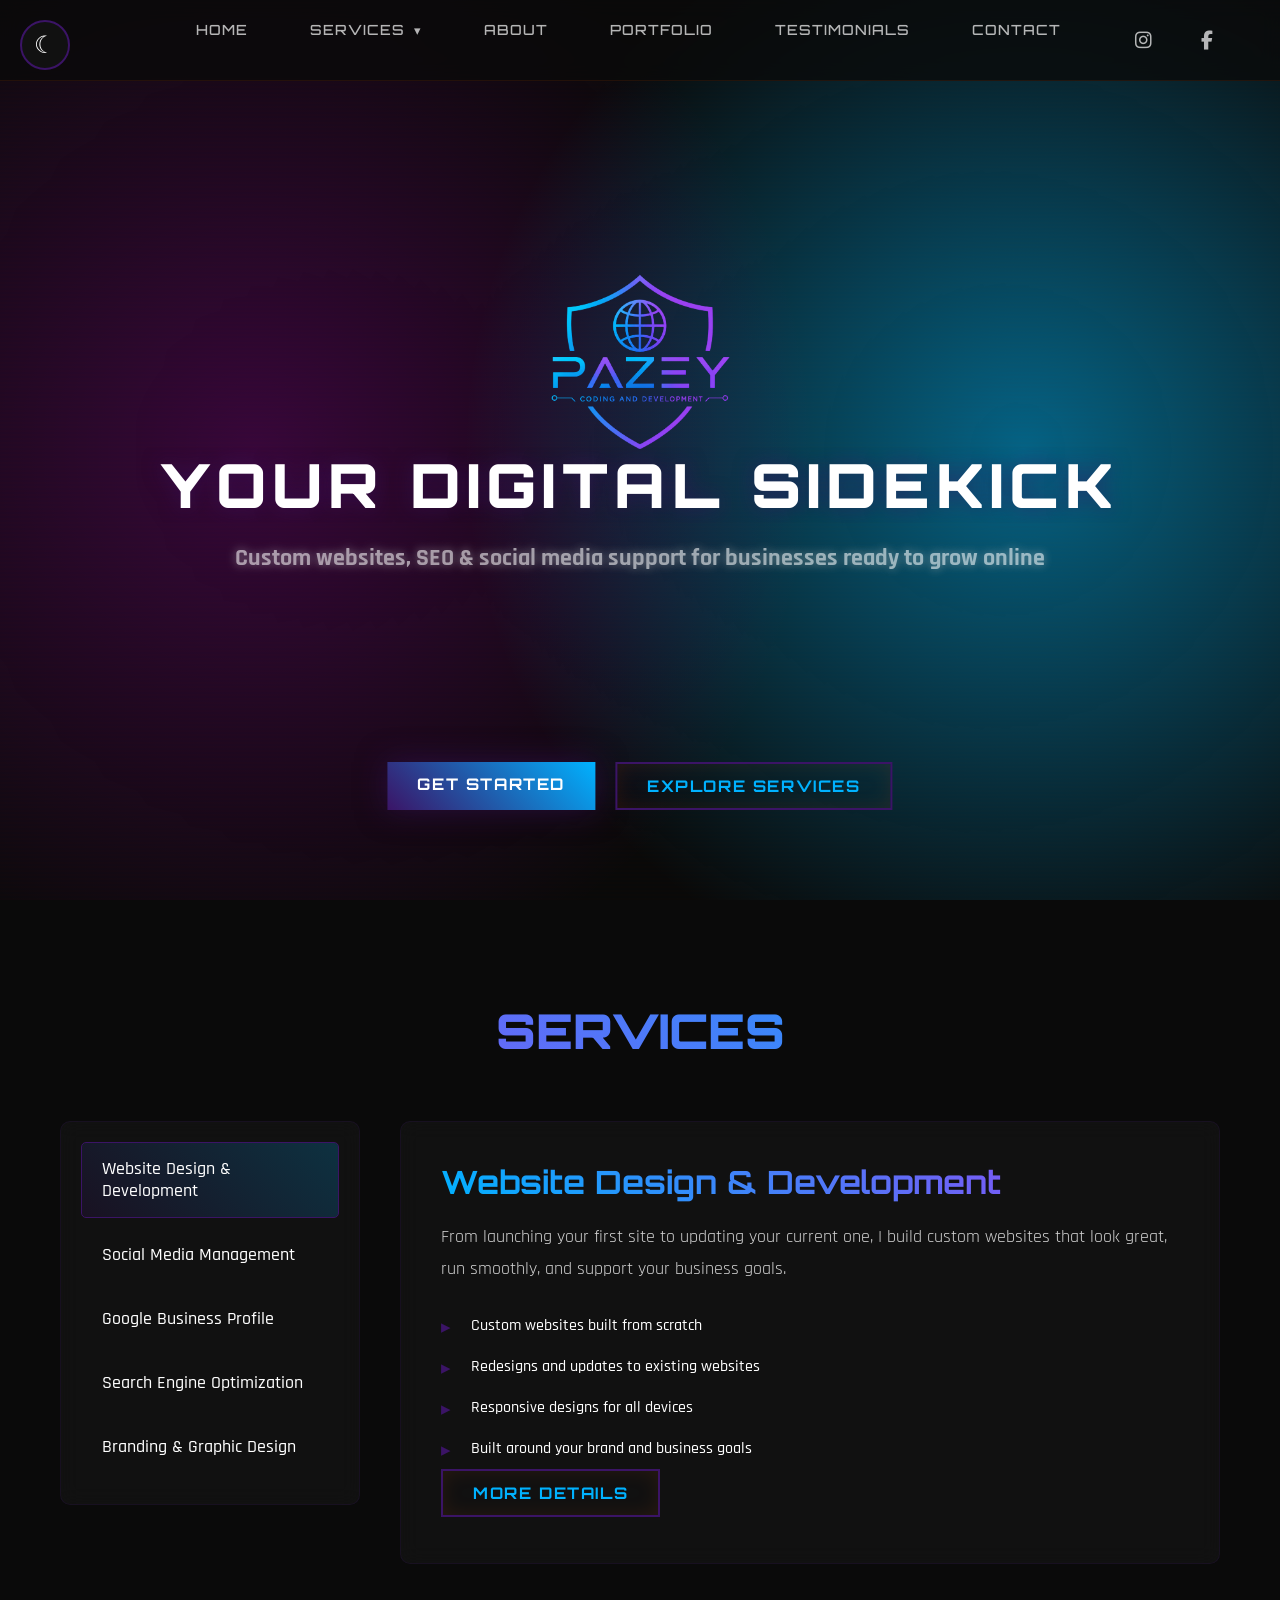
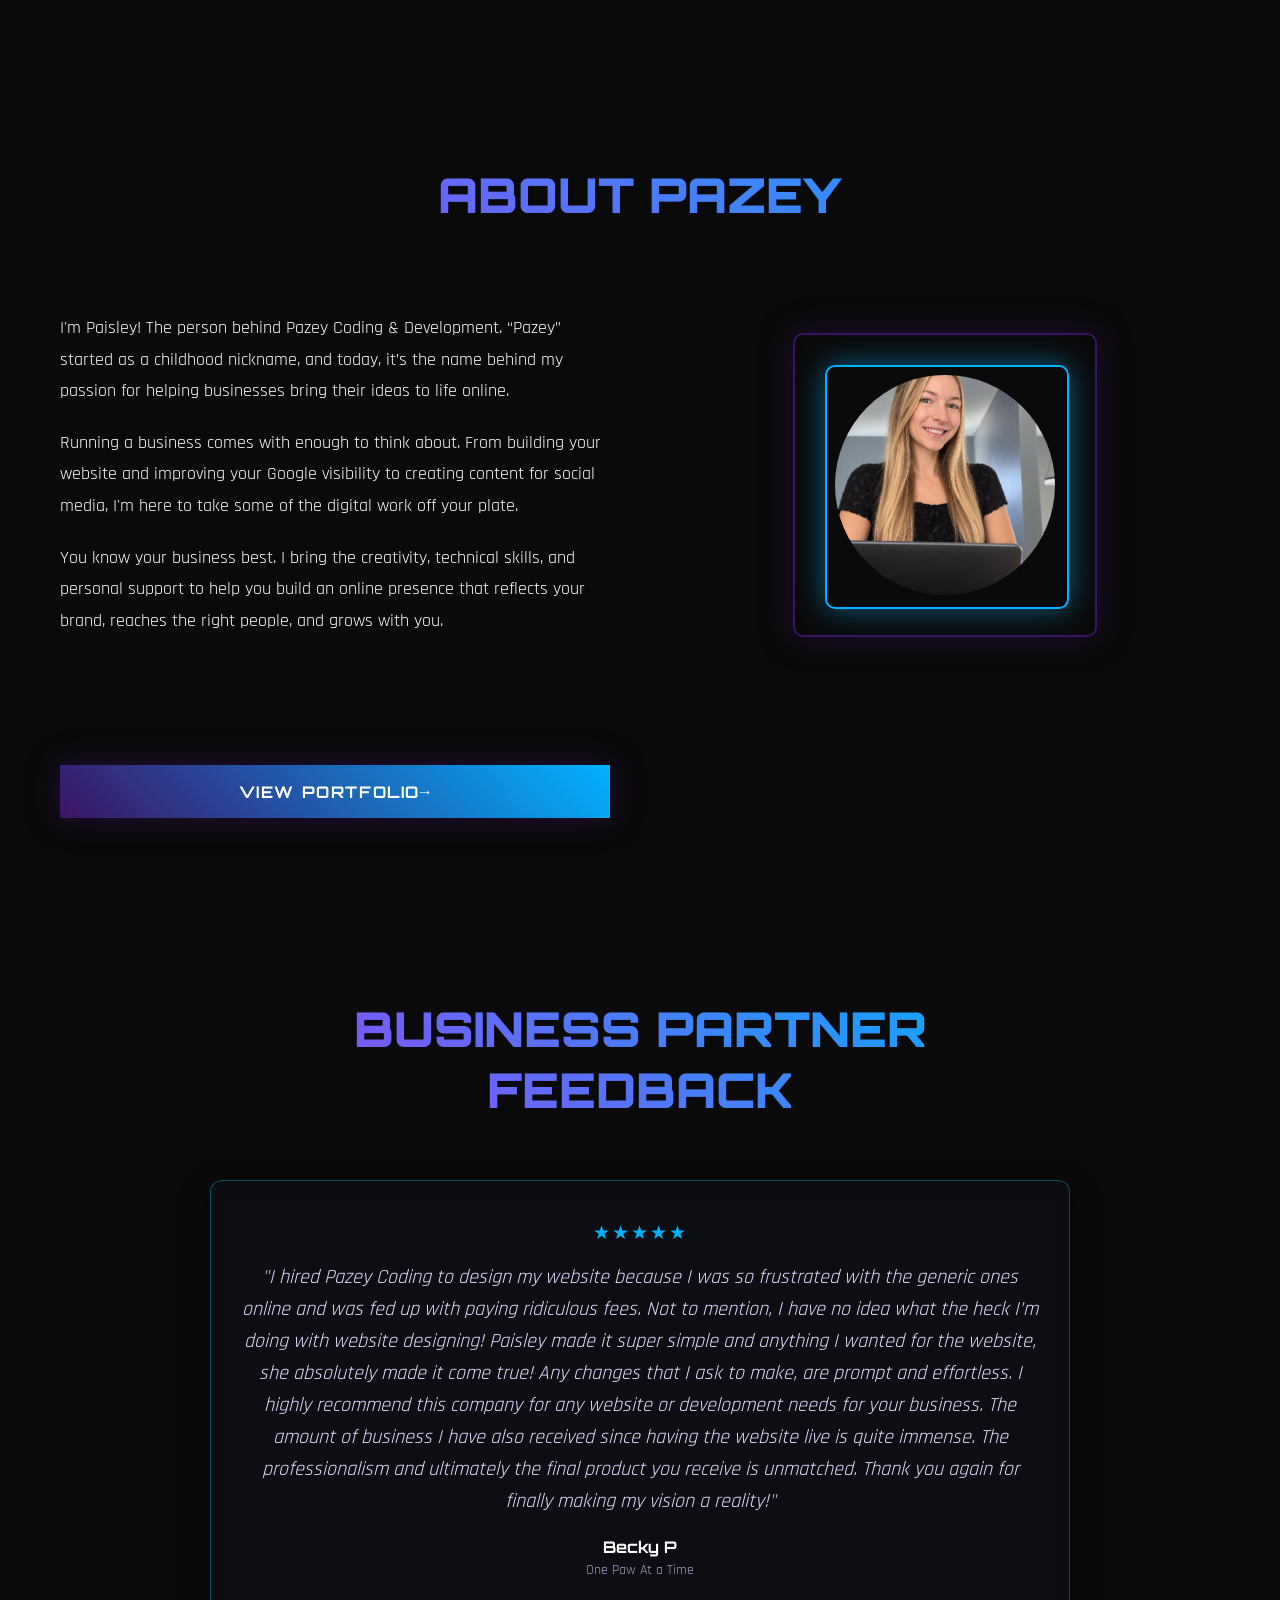
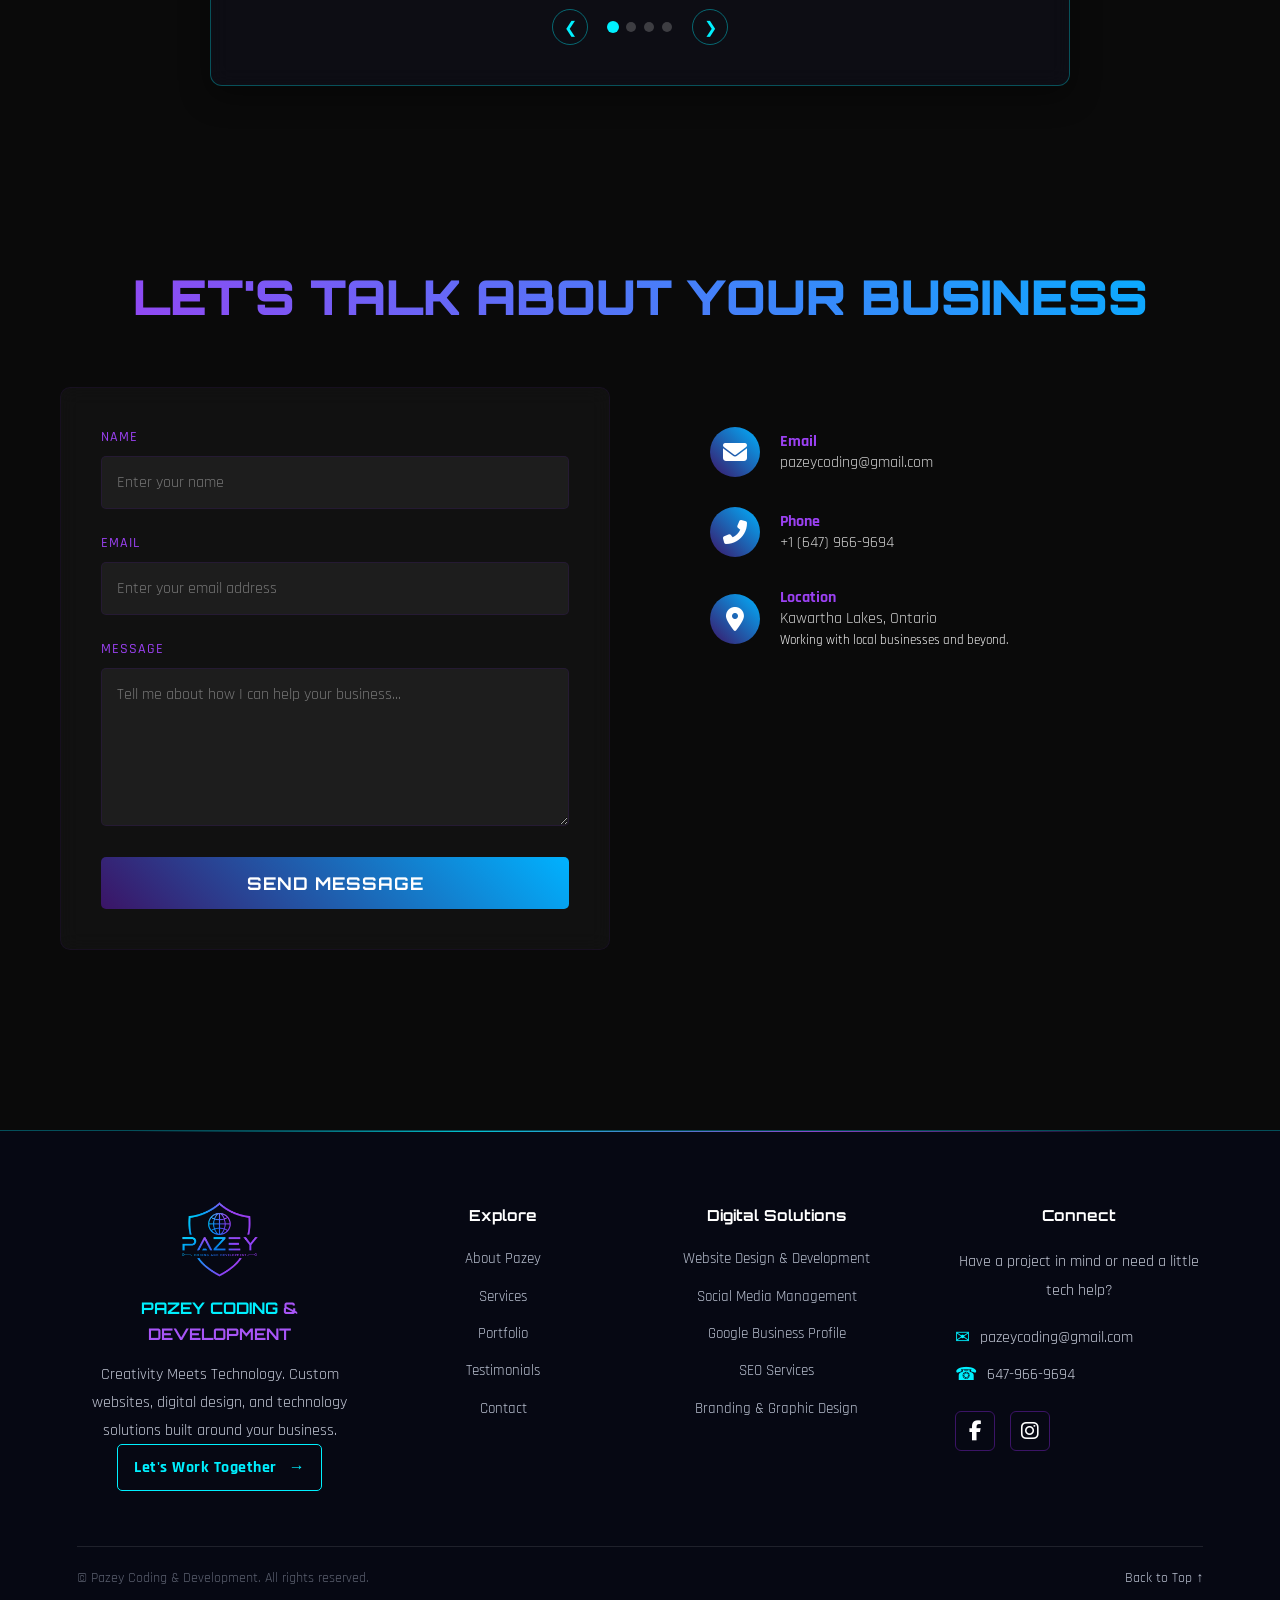
==== commit 5494b256: "Update index.html" ====
--- a/index.html
+++ b/index.html
@@ -168,11 +168,12 @@
             
             </div>
 
+
 <div class="feature-content">
 
     <!-- Website Design & Development -->
     <div class="content-panel active" id="website">
-        <h3>Website Design & Development</h3>
+        <h3>Website Design &amp; Development</h3>
 
         <p>From launching your first site to updating your current one, I build custom websites that look great, run smoothly, and support your business goals.</p>
 
@@ -203,29 +204,20 @@
     </div>
 
     <!-- Search Engine Optimization -->
-  
-<div class="content-panel" id="seo">
-    <h3>Search Engine Optimization (SEO)</h3>
-
-    <p>
-        Help the right customers find your business online. From improving
-        your website's SEO to strengthening your Google Business Profile
-        and local online presence, I identify opportunities to improve
-        visibility, communicate what you offer, and make it easier for
-        potential customers to connect with your business.
-    </p>
-
-    <ul class="feature-list">
-        <li>Website SEO reviews and on-page improvements</li>
-        <li>Keyword research and relevant search terms</li>
-        <li>Page titles, meta descriptions, and content optimization</li>
-        <li>Image alt text and internal linking</li>
-        <li>Basic technical SEO, mobile usability, and indexing checks</li>
-        <li>Google Business Profile optimization</li>
-        <li>Local listings and online presence assessments</li>
-    </ul>
-</div>
-
+    <div class="content-panel" id="seo">
+        <h3>Search Engine Optimization (SEO)</h3>
+
+        <p>Help the right customers find your business online. From improving your website's SEO to strengthening your Google Business Profile and local online presence, I identify opportunities to improve visibility, communicate what you offer, and make it easier for potential customers to connect with your business.</p>
+
+        <ul class="feature-list">
+            <li>Website SEO reviews and on-page improvements</li>
+            <li>Keyword research and relevant search terms</li>
+            <li>Page titles, meta descriptions, and content optimization</li>
+            <li>Image alt text and internal linking</li>
+            <li>Basic technical SEO, mobile usability, and indexing checks</li>
+            <li>Google Business Profile optimization</li>
+            <li>Local listings and online presence assessments</li>
+        </ul>
 
         <a href="seo.html" class="cta-button cta-secondary">More Details</a>
     </div>
@@ -248,7 +240,7 @@
 
     <!-- Branding & Graphic Design -->
     <div class="content-panel" id="branding">
-        <h3>Branding & Graphic Design</h3>
+        <h3>Branding &amp; Graphic Design</h3>
 
         <p>I create professional, cohesive visuals that help your business stand out and build a recognizable brand across digital and print.</p>
 
@@ -264,7 +256,6 @@
 
 </div>
 </section>
-
 
     <!-- About Section -->
     <section class="about" id="about">
@@ -595,4 +586,4 @@
 });
 </script>
 </body>
-</html>+</html>
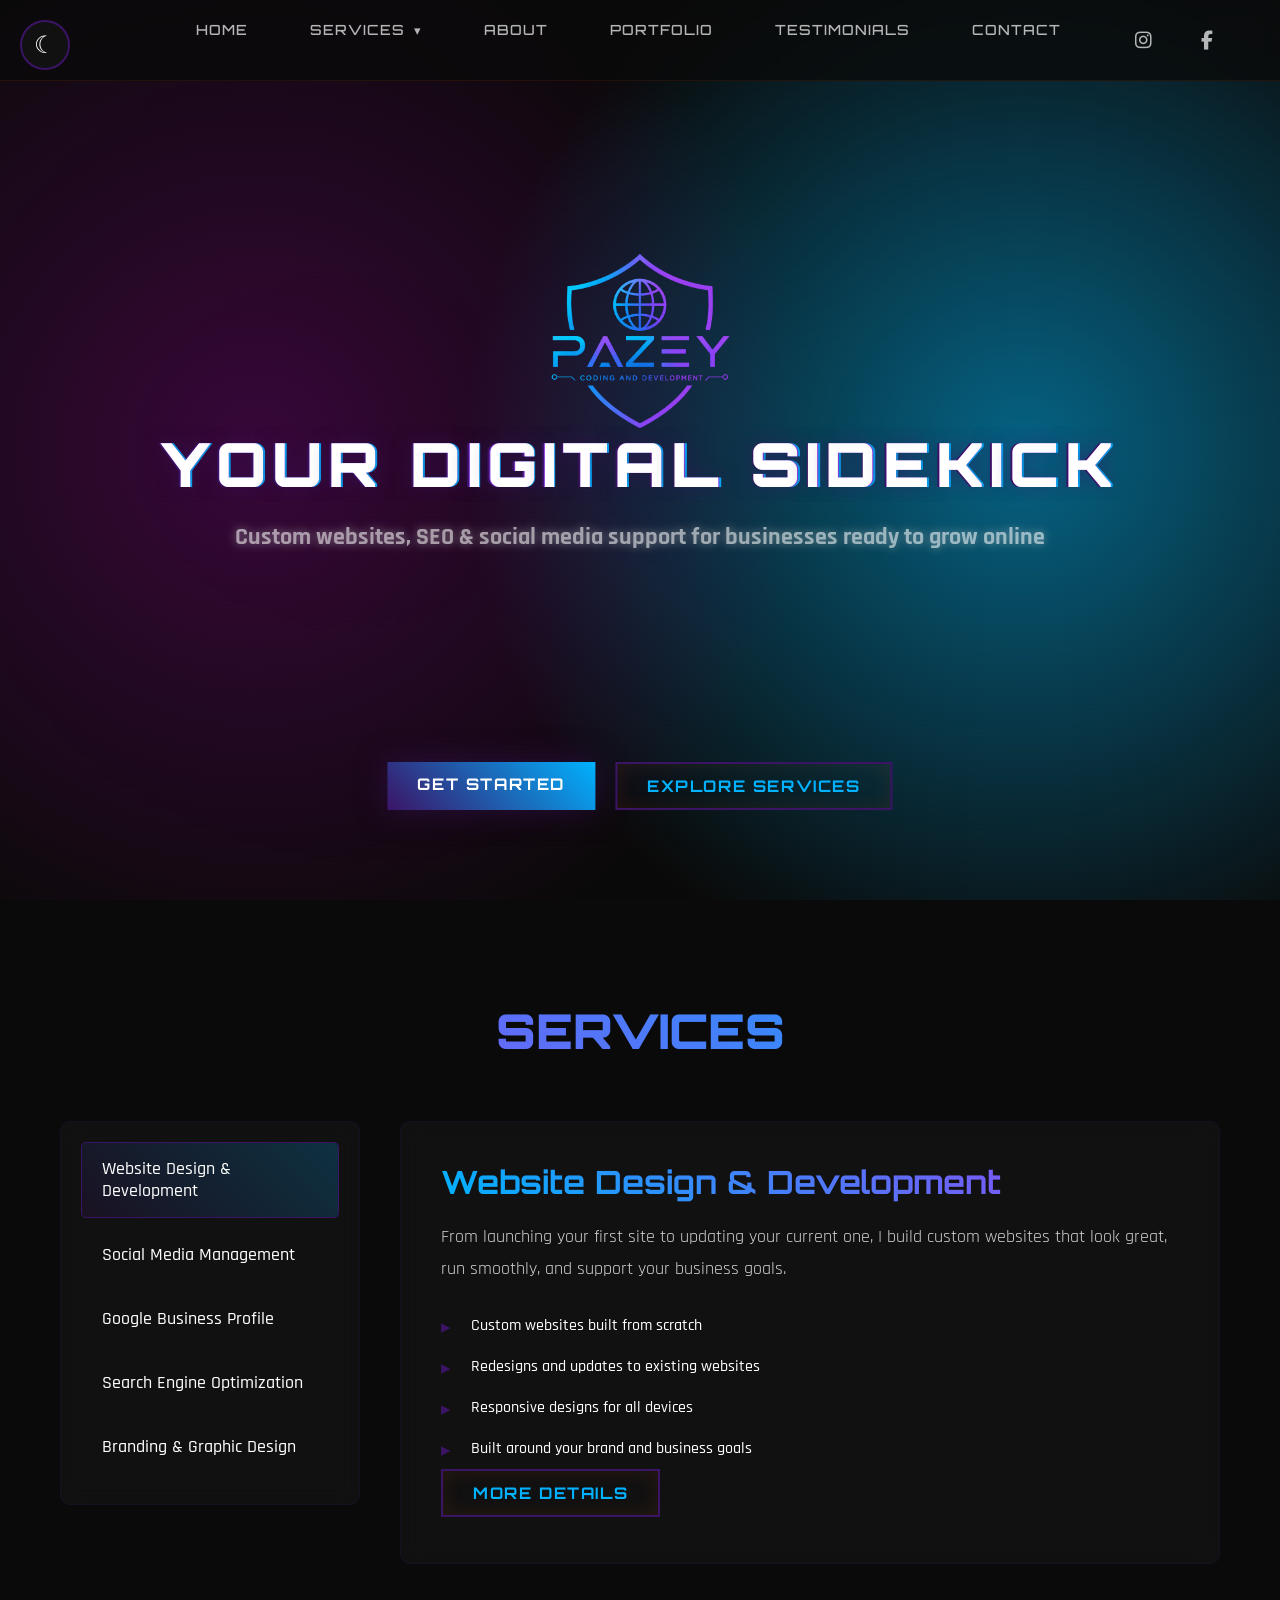
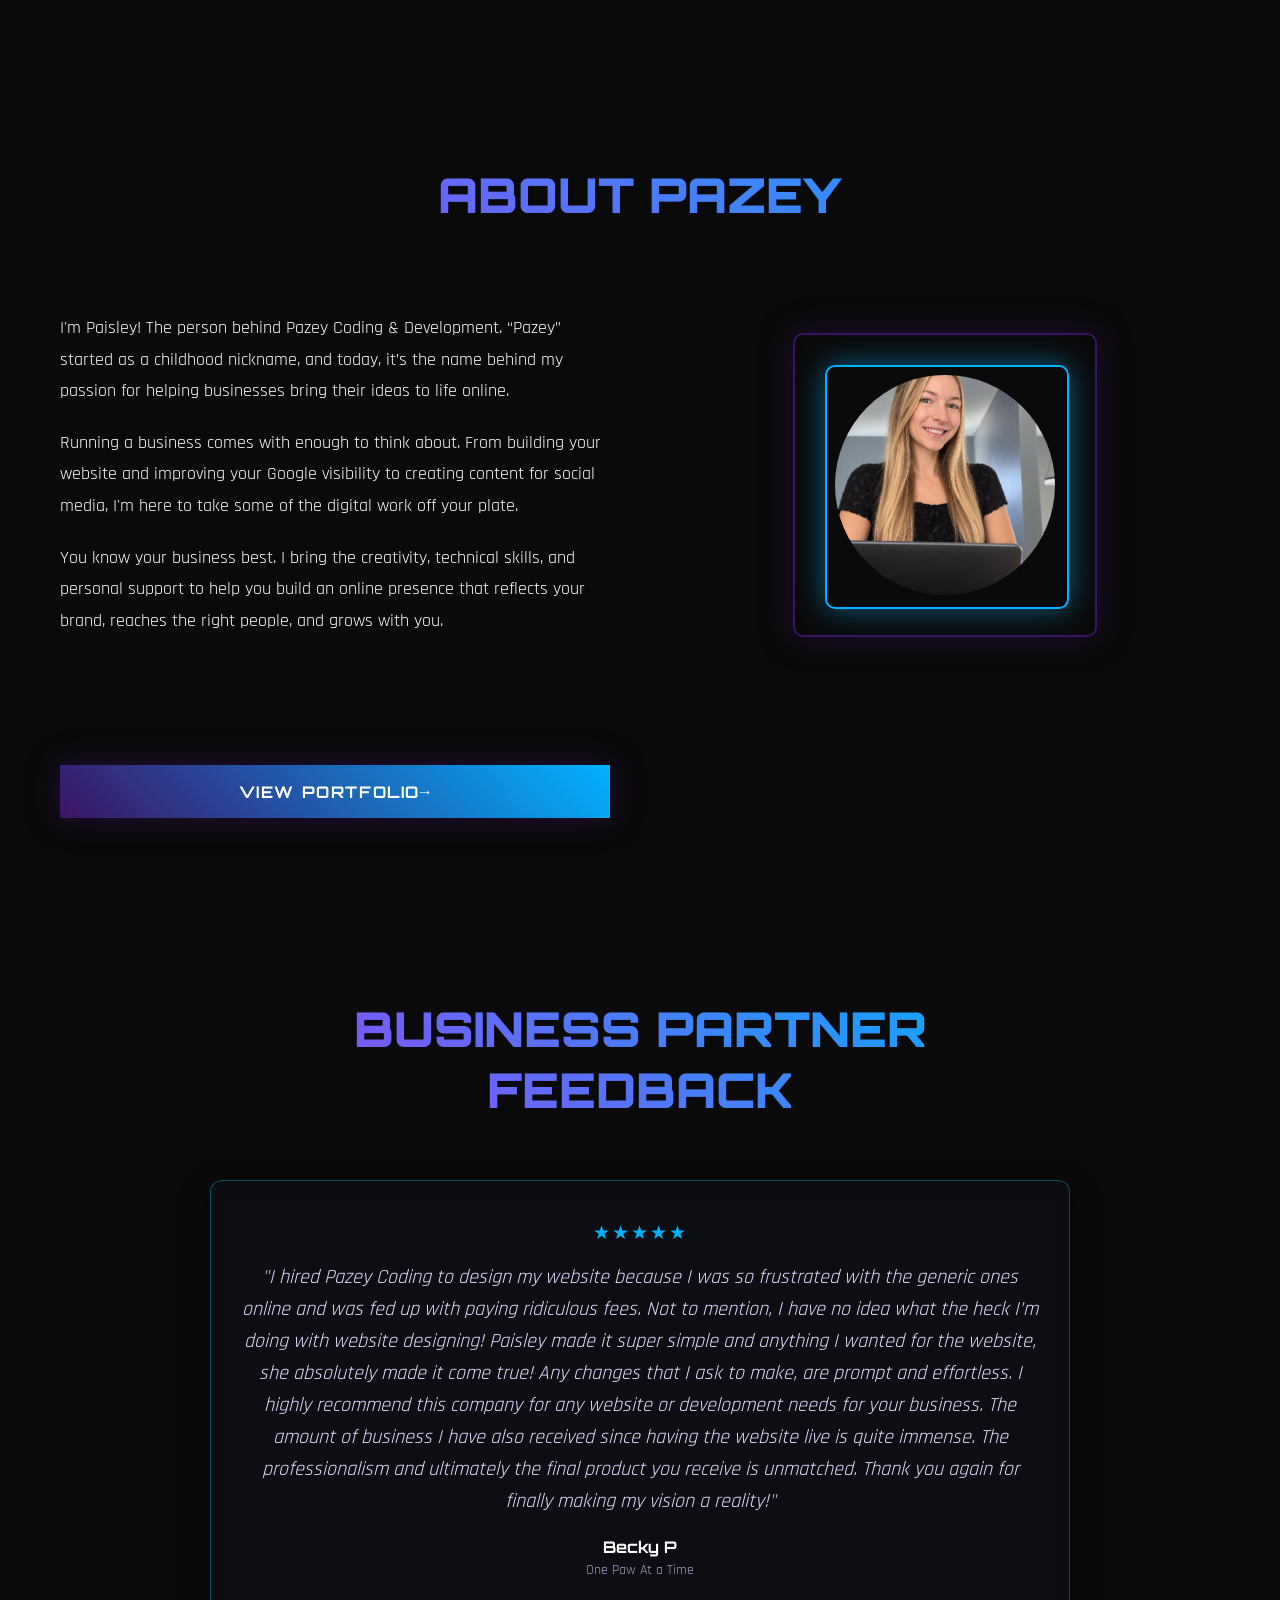
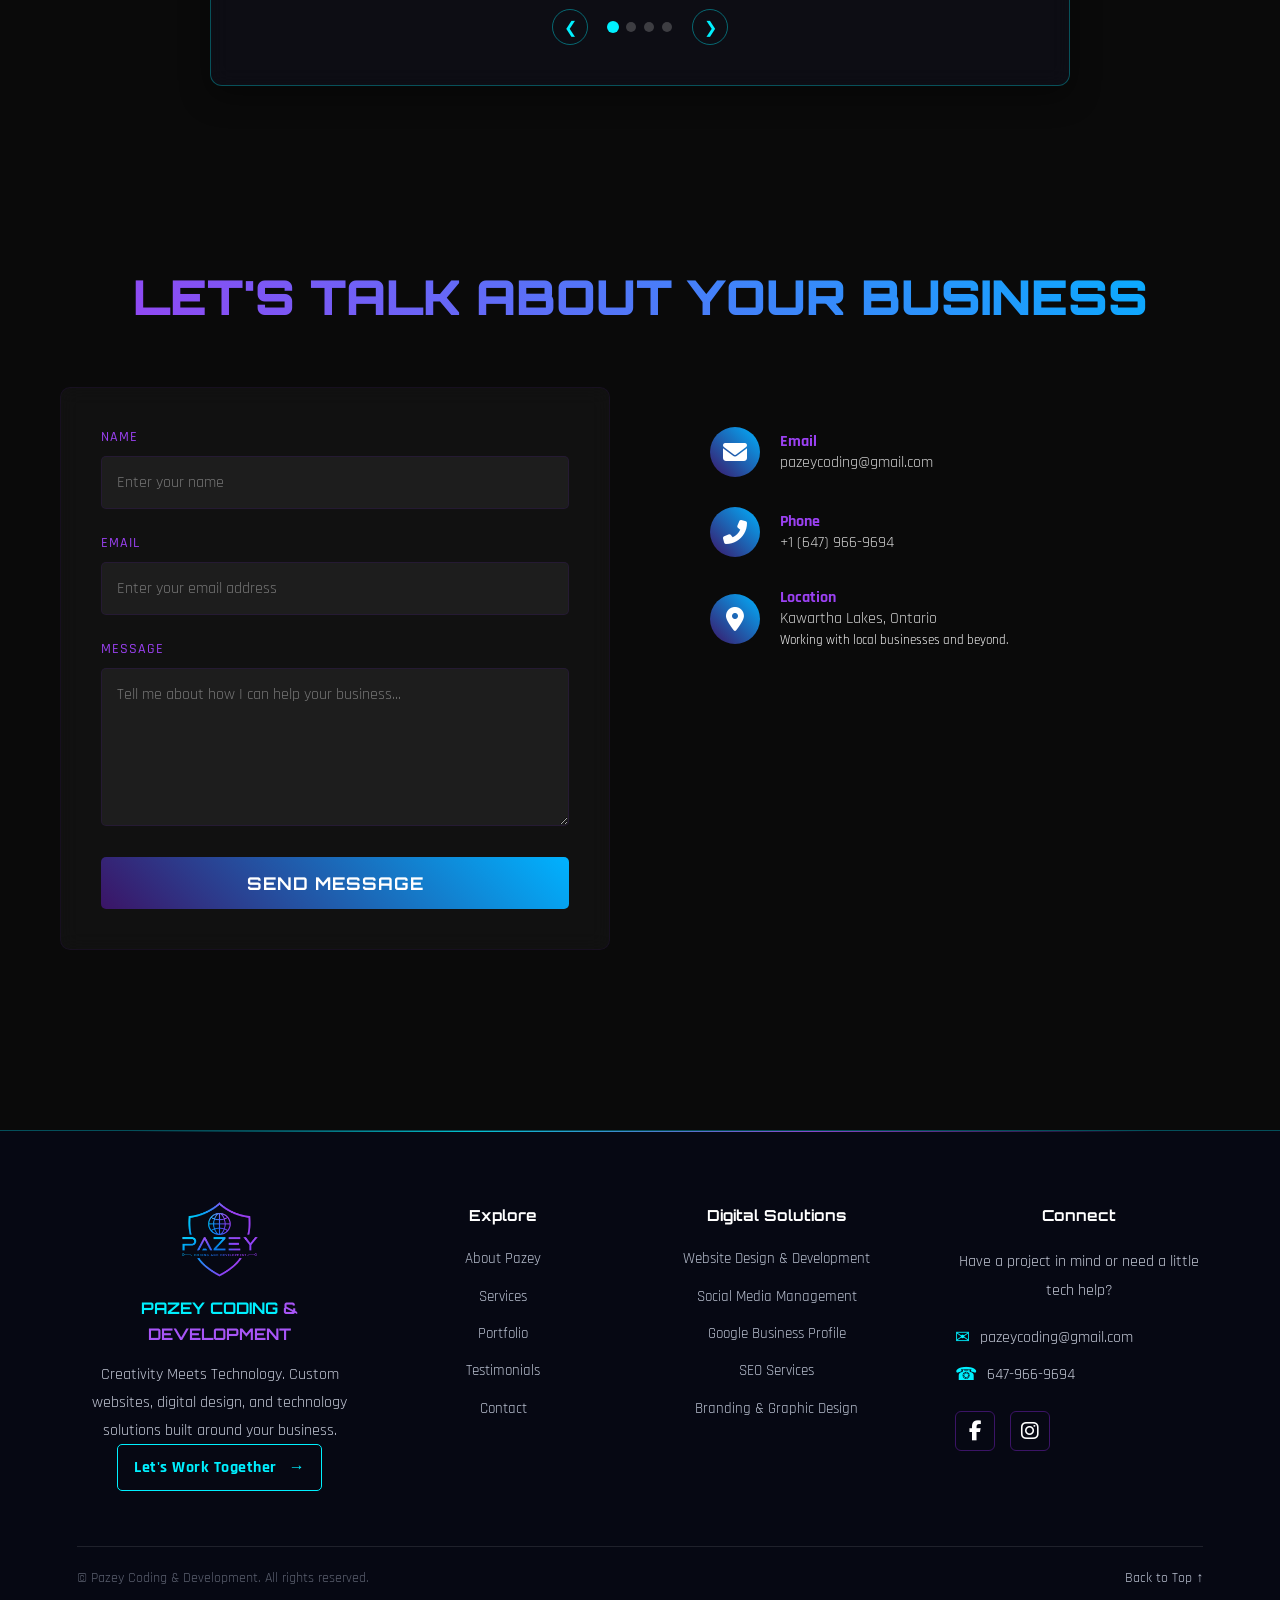
==== commit 9b7f9f04: "Update index.html" ====
--- a/index.html
+++ b/index.html
@@ -130,6 +130,8 @@
 
         </div>
     </div>
+    <br>
+    <br>
 
     <div class="cta-container">
         <a href="#contact" class="cta-button cta-primary">Get Started</a>
--- a/pazey.css
+++ b/pazey.css
@@ -2051,3 +2051,146 @@
     z-index: 2;
 }
 
+
+/* Desktop dropdown */
+.nav-links .dropdown {
+    position: relative;
+}
+
+.nav-links .dropdown-menu {
+    display: none;
+}
+
+/* Show dropdown on desktop hover */
+@media (min-width: 769px) {
+    .nav-links .dropdown:hover > .dropdown-menu,
+    .nav-links .dropdown:focus-within > .dropdown-menu {
+        display: block;
+    }
+}
+
+/* Mobile dropdown */
+@media (max-width: 768px) {
+    .nav-links .dropdown.active > .dropdown-menu {
+        display: block;
+        position: static;
+        width: 100%;
+        opacity: 1;
+        visibility: visible;
+        transform: none;
+        box-shadow: none;
+    }
+
+    .nav-links .dropdown-menu {
+        padding-left: 15px;
+    }
+
+    .nav-links .dropdown-menu a {
+        display: block;
+        padding: 12px 15px;
+        white-space: normal;
+    }
+}
+
+@media (max-width: 768px) {
+    #navLinks .dropdown.active > .dropdown-menu {
+        display: block !important;
+        position: static !important;
+        opacity: 1 !important;
+        visibility: visible !important;
+        transform: none !important;
+        height: auto !important;
+        max-height: none !important;
+    }
+}
+
+
+@media (max-width: 768px) {
+    #navLinks .dropdown.active > .dropdown-menu {
+        display: block !important;
+        position: static !important;
+        opacity: 1 !important;
+        visibility: visible !important;
+        transform: none !important;
+        height: auto !important;
+        max-height: none !important;
+        pointer-events: auto !important;
+    }
+}
+
+
+/* MOBILE SERVICES DROPDOWN */
+@media screen and (max-width: 768px) {
+
+    #navLinks .dropdown {
+        position: relative;
+        width: 100%;
+    }
+
+    #navLinks .dropdown-toggle {
+        display: flex;
+        align-items: center;
+        justify-content: space-between;
+        width: 100%;
+        cursor: pointer;
+    }
+
+    #navLinks .dropdown-menu {
+        display: none;
+        position: static;
+        width: 100%;
+        min-width: 0;
+        padding: 5px 0 5px 15px;
+        margin: 0;
+        background: transparent;
+        border: none;
+        box-shadow: none;
+        opacity: 1;
+        visibility: visible;
+        transform: none;
+    }
+
+    #navLinks .dropdown.open > .dropdown-menu {
+        display: block;
+    }
+
+    #navLinks .dropdown-menu li {
+        display: block;
+        width: 100%;
+    }
+
+    #navLinks .dropdown-menu .dropdown-item {
+        display: block;
+        width: 100%;
+        padding: 12px 10px;
+        box-sizing: border-box;
+        white-space: normal;
+    }
+
+    #navLinks .dropdown.open .arrow {
+        display: inline-block;
+        transform: rotate(180deg);
+    }
+
+    #navLinks .arrow {
+        transition: transform 0.2s ease;
+    }
+}
+
+/* Centre Services in the mobile navigation */
+@media screen and (max-width: 768px) {
+
+    #navLinks .dropdown-toggle {
+        display: flex;
+        align-items: center;
+        justify-content: center;
+        gap: 8px;
+        width: 100%;
+        text-align: center;
+    }
+
+    #navLinks .dropdown-toggle .arrow {
+        flex-shrink: 0;
+    }
+
+}
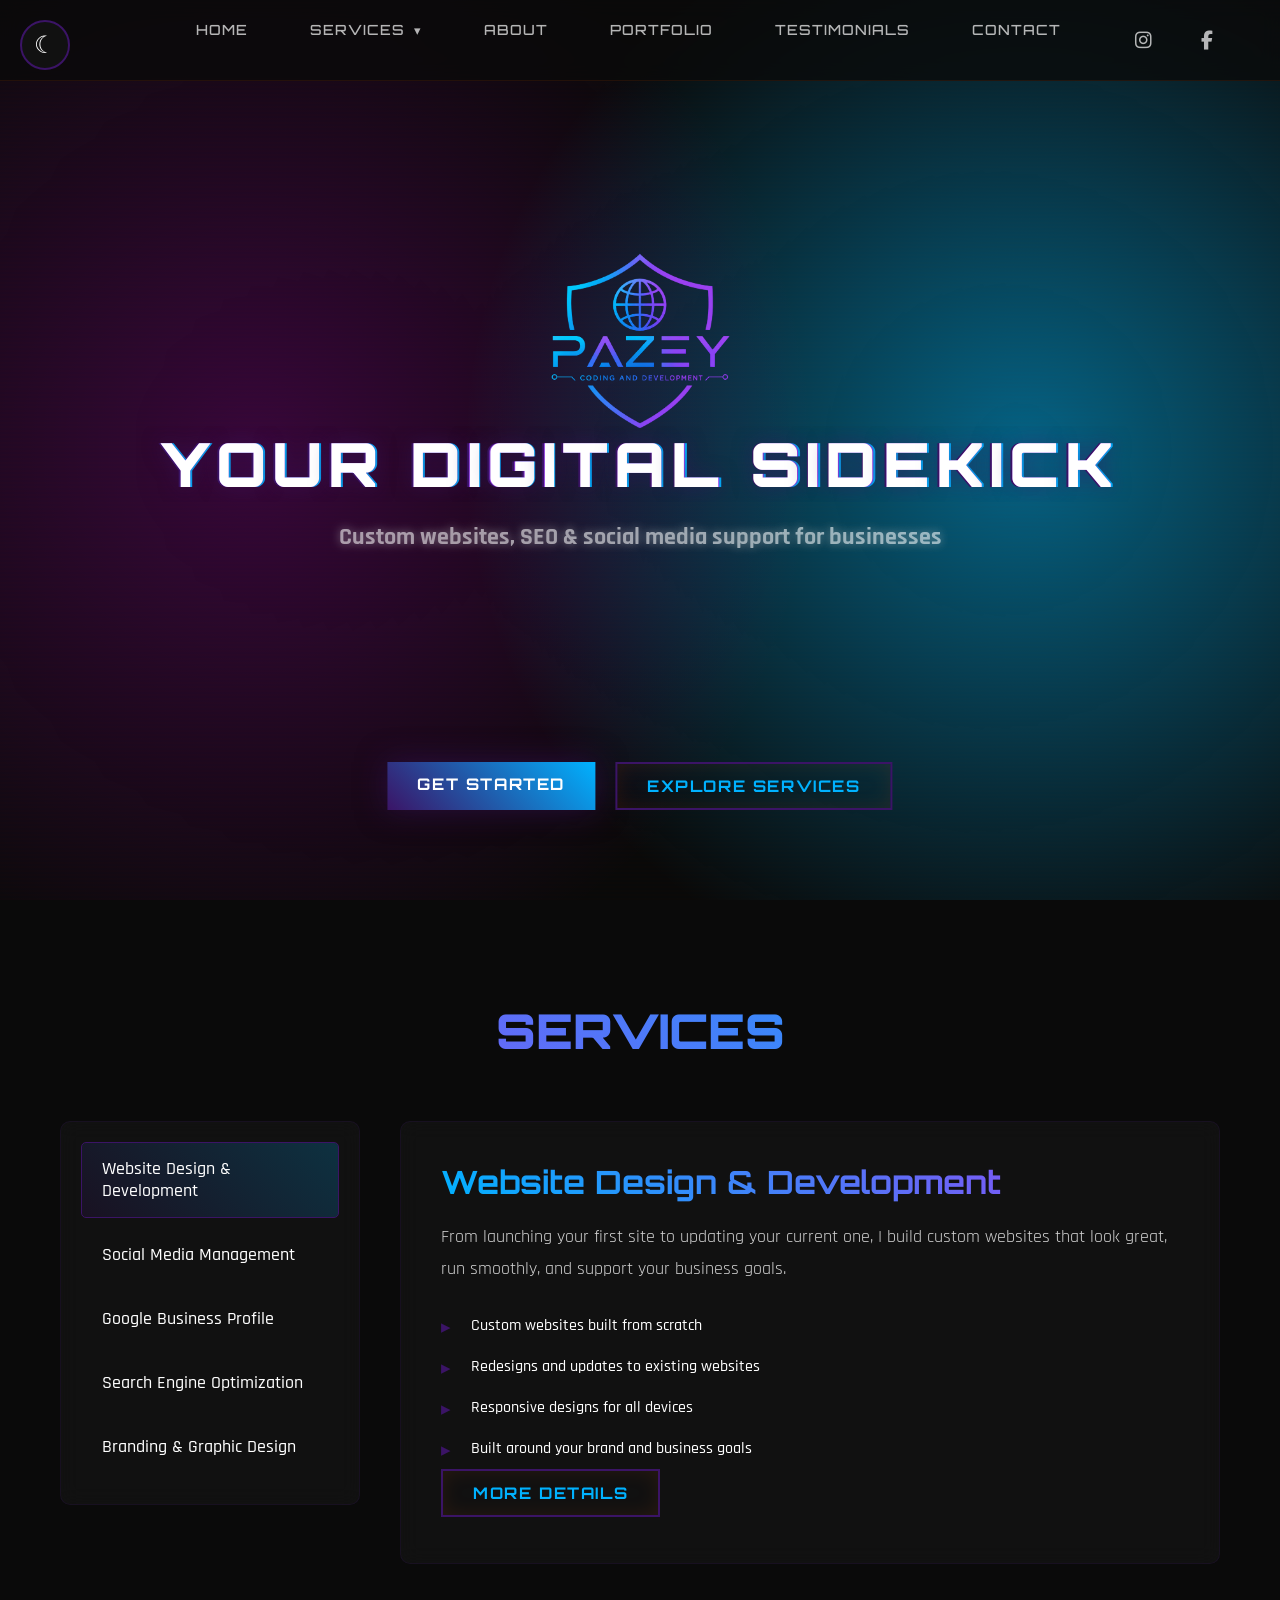
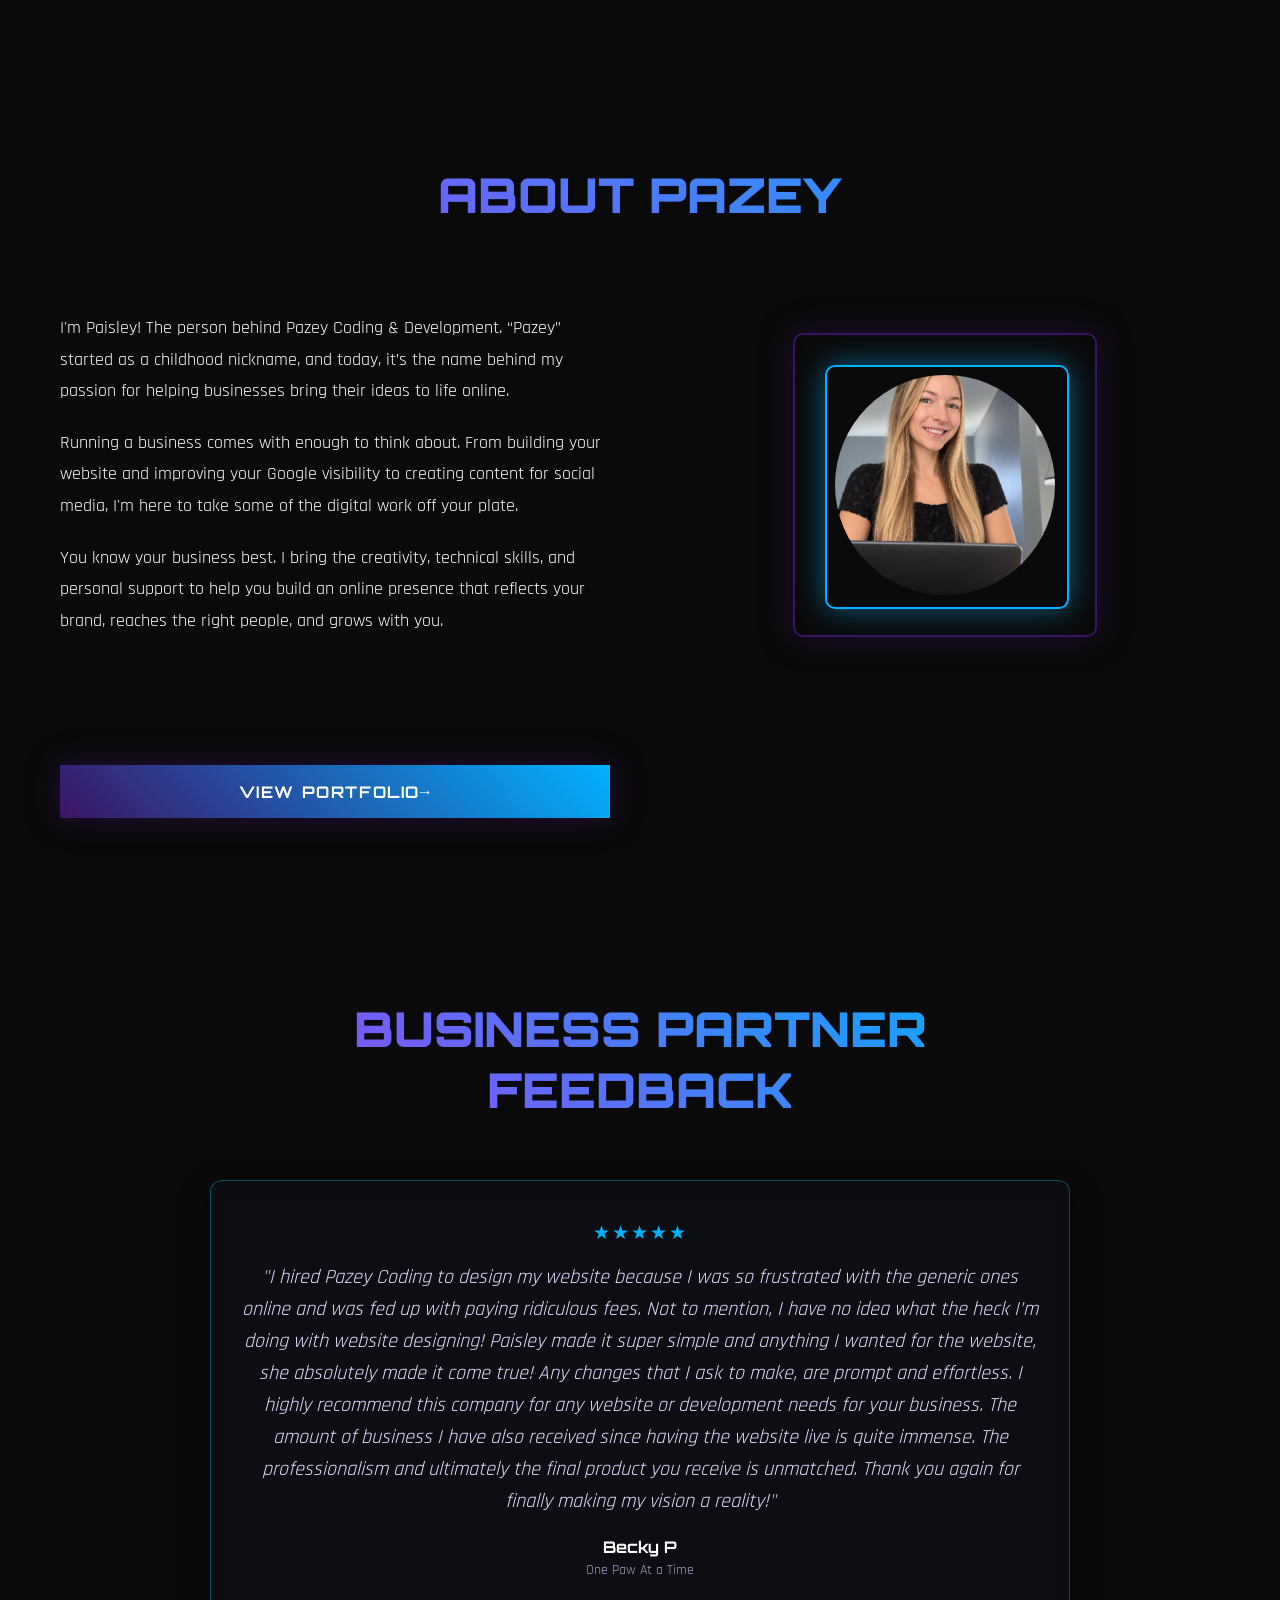
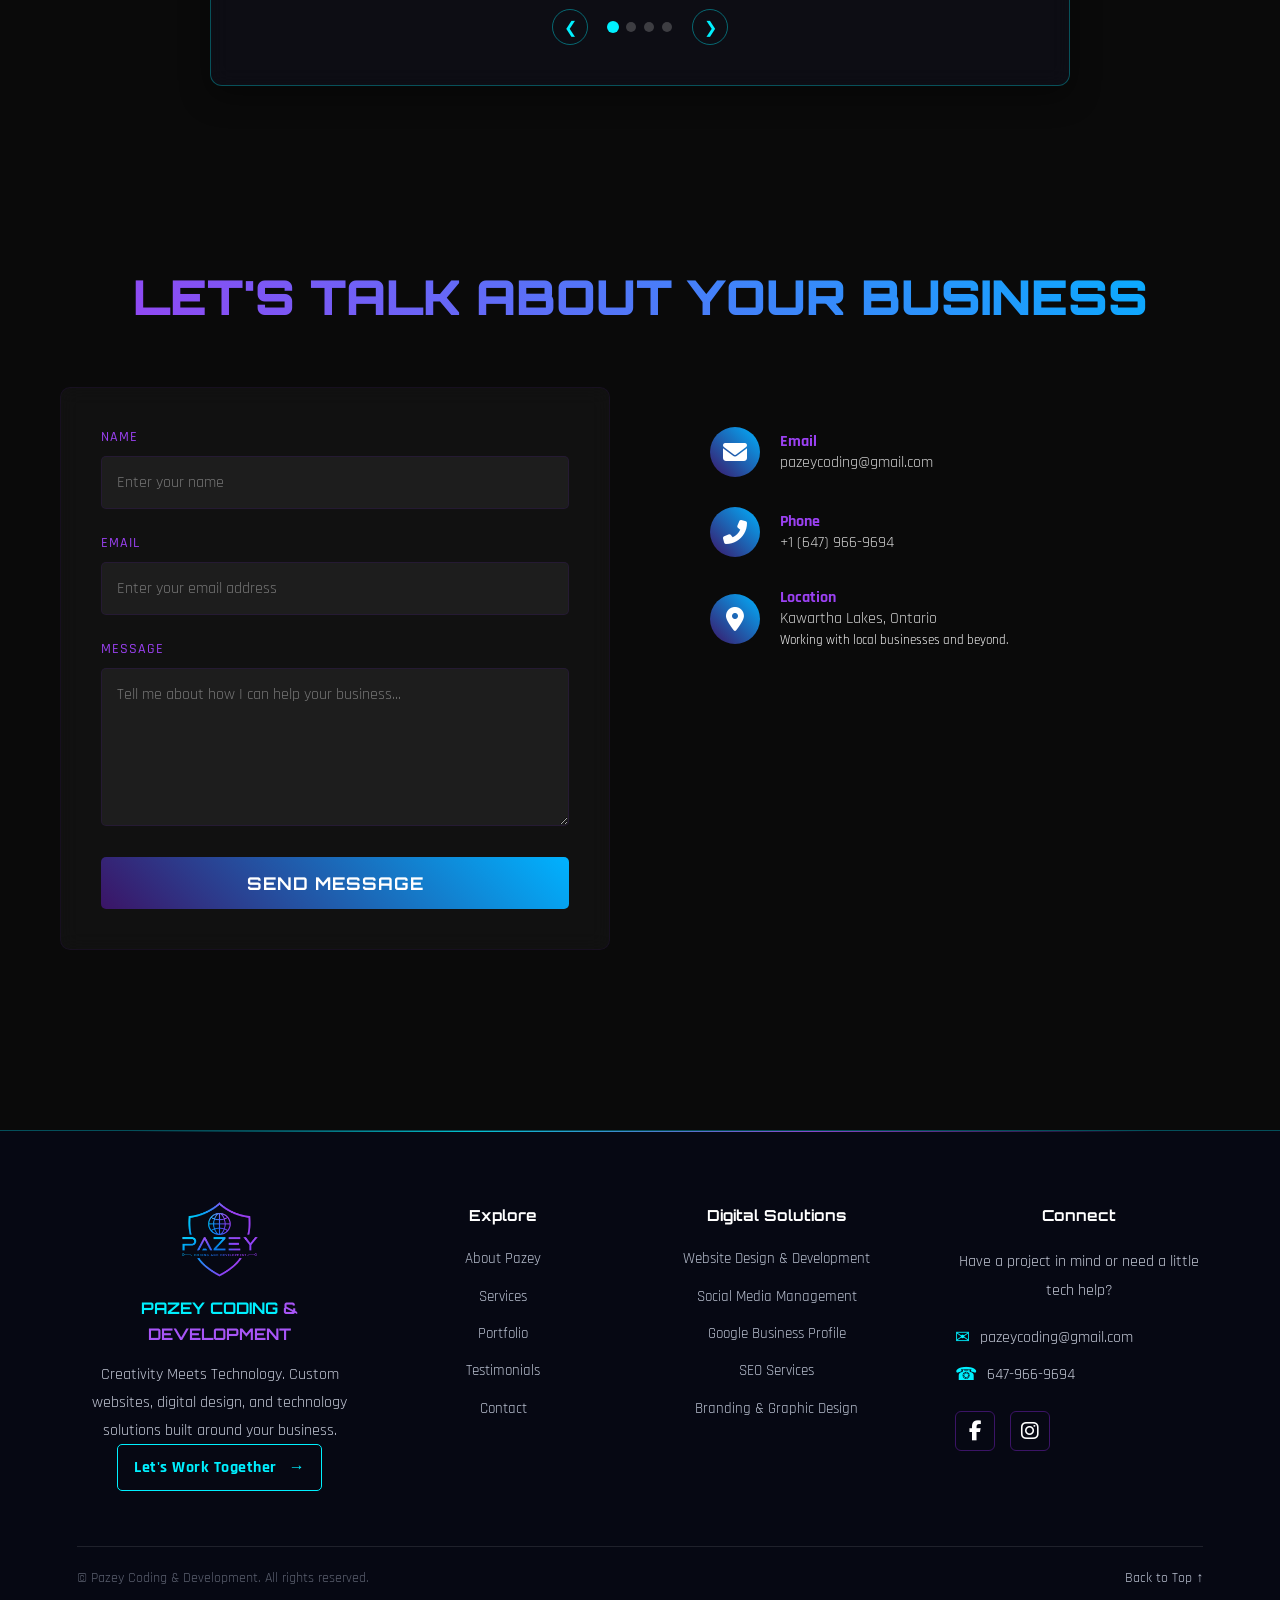
==== commit 71ad6280: "Update print statement from 'Hello' to 'Goodbye'" ====
--- a/index.html
+++ b/index.html
@@ -115,7 +115,7 @@
 
             <div class="text-set active">
                 <h1 class="glitch-text">YOUR DIGITAL SIDEKICK</h1>
-                <p class="subtitle">Custom websites, SEO & social media support for businesses ready to grow online</p>
+                <p class="subtitle">Custom websites, SEO & social media support for businesses</p>
             </div>
 
             <div class="text-set">
